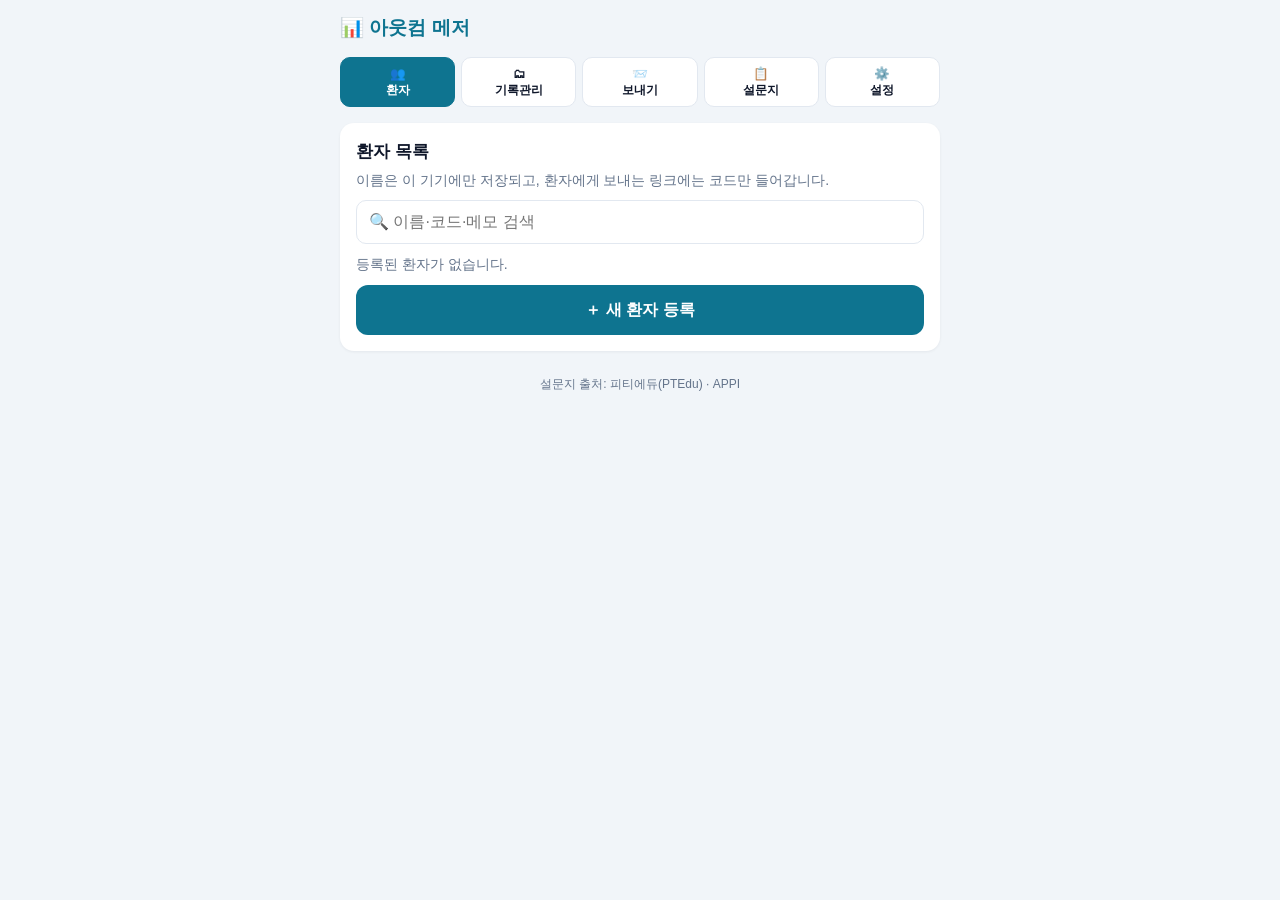
==== index.html @ 312fe198 "Add files via upload" ====
<!DOCTYPE html>
<html lang="ko">
<head>
<meta charset="UTF-8">
<meta name="viewport" content="width=device-width, initial-scale=1.0">
<title>아웃컴 메저</title>
<meta name="theme-color" content="#0e7490">
<link rel="manifest" href="manifest.json">
<link rel="icon" href="icon-192.png">
<link rel="apple-touch-icon" href="icon-180.png">
<meta name="apple-mobile-web-app-capable" content="yes">
<meta name="mobile-web-app-capable" content="yes">
<meta name="apple-mobile-web-app-title" content="아웃컴 메저">
<link rel="stylesheet" href="style.css">
</head>
<body>
<div class="wrap" id="app">
  <h1>📊 아웃컴 메저</h1>
  <nav class="tabs tabs5">
    <button class="tab" id="t-patients" onclick="go('patients')">👥<br>환자</button>
    <button class="tab" id="t-records" onclick="go('records')">🗂<br>기록관리</button>
    <button class="tab" id="t-send" onclick="go('send')">📨<br>보내기</button>
    <button class="tab" id="t-forms" onclick="go('forms')">📋<br>설문지</button>
    <button class="tab" id="t-settings" onclick="go('settings')">⚙️<br>설정</button>
  </nav>

  <!-- 환자 목록 -->
  <div id="v-patients" class="view">
    <div id="pendingCard"></div>
    <div class="card">
      <h2>환자 목록</h2>
      <p class="sub">이름은 이 기기에만 저장되고, 환자에게 보내는 링크에는 코드만 들어갑니다.</p>
      <input type="text" id="pSearch" placeholder="🔍 이름·코드·메모 검색" oninput="renderPatients()" style="margin-top:8px">
      <div id="patientList"></div>
      <button class="btn btn-main" onclick="addPatient()">＋ 새 환자 등록</button>
    </div>
  </div>

  <!-- 환자 한 명 -->
  <div id="v-patient" class="view">
    <div class="card">
      <button class="link-btn" onclick="go('patients')">← 환자 목록</button>
      <h2 id="pName" style="margin-top:6px"></h2>
      <div class="sub" id="pMeta"></div>
      <div class="grid2">
        <button class="btn btn-main" onclick="startOnsitePick(curP)">📝 지금 여기서 작성</button>
        <button class="btn btn-main" onclick="sendFor(curP)">📨 설문 보내기</button>
        <button class="btn btn-line" onclick="openRecords(curP)">🗂 기록 보기</button>
        <button class="btn btn-line" onclick="newEpisode()">🔄 새 치료 시작</button>
      </div>
      <button class="btn btn-line" onclick="editPatient()">✏️ 환자 정보 수정 · 삭제</button>
    </div>
    <div id="pPending"></div>
  </div>

  <!-- 기록관리 -->
  <div id="v-records" class="view">
    <div class="row" style="margin-bottom:10px">
      <button class="btn btn-main btn-sm" style="flex:1;padding:12px" onclick="openImport()">📥 결과 가져오기</button>
      <button class="btn btn-line btn-sm" style="flex:1;padding:12px" onclick="go('patients')">⏳ 미응답 <span id="pendCount">0</span></button>
    </div>
    <div class="card">
      <select id="recPatient" onchange="recP=this.value;recEp=null;renderRecords()"></select>
      <div class="chips" id="recEps"></div>
      <div class="chips" id="recModes"></div>
    </div>
    <div id="recBody"></div>
  </div>

  <!-- 보내기 -->
  <div id="v-send" class="view">
    <div class="card">
      <h2>1. 환자 선택</h2>
      <select id="sendPatient" onchange="renderSendSummary()"></select>
      <h2 style="margin-top:16px">2. 설문지 선택</h2>
      <p class="sub">관절별로 고르세요. 회색은 아직 문항이 들어가지 않은 설문지입니다.</p>
      <div class="chips" id="jointChips"></div>
      <div id="catalogList"></div>
    </div>
    <div class="card">
      <h2>3. 작성 방법</h2>
      <div id="sendSummary" class="sub"></div>
      <button class="btn btn-main" onclick="startOnsiteFromSend()">📝 지금 여기서 작성 (폰·태블릿 건네기)</button>
      <button class="btn btn-main" onclick="makeLink(true)">📤 카카오톡·문자로 링크 보내기</button>
      <button class="btn btn-line" onclick="makeLink(false)">📋 링크만 복사</button>
      <button class="btn btn-line" onclick="previewSurvey()">👀 환자 화면 미리보기 (저장 안 됨)</button>
    </div>
  </div>

  <!-- 설문지 -->
  <div id="v-forms" class="view">
    <div class="card">
      <h2>설문지 목록</h2>
      <p class="sub">설문지 편집기(직접 추가, AI 변환 붙여넣기)는 다음 단계에서 이 탭에 들어갑니다.</p>
      <div id="formsList"></div>
    </div>
  </div>

  <!-- 설정 -->
  <div id="v-settings" class="view">
    <div class="card">
      <h2>🔒 현장 작성 PIN</h2>
      <p class="sub">환자에게 기기를 건넸을 때, 설문 화면을 빠져나오거나 결과를 저장하려면 이 번호가 필요합니다.</p>
      <div id="pinState" class="sub" style="margin-top:6px"></div>
      <button class="btn btn-line" onclick="setPin()">PIN 설정 · 변경</button>
    </div>
    <div class="card">
      <h2>해석 기준</h2>
      <p class="sub">설문지별로 MCID·MDC와 점수 구간 해석을 입력하면, 전후 비교에서 의미 있는 변화인지 표시합니다. 비워 두면 변화량만 보여 줍니다.</p>
      <div id="interpList"></div>
    </div>
    <div class="card">
      <h2>📄 CSV 내보내기 (엑셀)</h2>
      <p class="sub">모든 결과를 엑셀에서 열 수 있는 표로 저장합니다. 케이스 리포트나 발표 자료에 쓸 수 있어요.</p>
      <label class="list-item" style="cursor:pointer"><input type="checkbox" id="csvNames"><div class="grow">환자 이름 포함 <div class="sub">끄면 환자 코드로만 내보냅니다 (권장)</div></div></label>
      <button class="btn btn-main" onclick="exportCSV()">⬇️ CSV 내보내기</button>
    </div>
    <div class="card">
      <h2>백업</h2>
      <p class="sub">기록은 이 기기의 브라우저에만 있습니다. 정기적으로 내보내 두세요.</p>
      <div class="row">
        <button class="btn btn-main" onclick="exportData()">⬇️ 내보내기</button>
        <label class="btn btn-line">⬆️ 불러오기<input type="file" accept=".json,application/json" style="display:none" onchange="importBackup(event)"></label>
      </div>
    </div>
    <div class="card">
      <h2>출처</h2>
      <div class="sub" id="creditFull"></div>
    </div>
  </div>
  <div class="credit" id="credit"></div>
</div>

<!-- 현장 작성 화면 (환자에게 건네는 화면) -->
<div id="onsite" class="onsite">
  <div class="wrap">
    <div class="onsite-top"><h1>📝 설문 작성</h1><button class="icon-btn" onclick="onsiteExit()" aria-label="치료사 메뉴">🔒</button></div>
    <div id="onsiteBody"></div>
  </div>
</div>

<script src="common.js"></script>
<script src="survey-engine.js"></script>
<script>
const KEY = 'om_therapist_v1';
let S = null, CAT = null, curP = null, recP = null, recEp = null, recMode = 'q', curJoint = null;
let selected = new Set();
const QMETA = {};
const esc = OM.esc;
const uid = p => p + Date.now().toString(36) + Math.random().toString(36).slice(2, 6);
const today = () => OM.nowStr().slice(0, 10);

// ---------- 저장소 ----------
function load(){
  try { S = JSON.parse(localStorage.getItem(KEY) || 'null'); } catch(e){}
  if (!S) S = {};
  S.patients = S.patients || {}; S.results = S.results || []; S.notes = S.notes || []; S.sent = S.sent || [];
  S.settings = S.settings || {}; S.settings.interp = S.settings.interp || {};
  // 이전 버전 기록 → 에피소드 1로
  Object.values(S.patients).forEach(p => { if (!p.ep) { p.ep = 1; p.eps = { 1: { start: (p.created || today()).slice(0,10), label: '' } }; } });
  S.results.forEach(r => { if (!r.ep) r.ep = 1; });
  S.v = 2; return S;
}
function save(){ try { localStorage.setItem(KEY, JSON.stringify(S)); } catch(e){ OM.alertBox('저장 공간이 부족해 저장하지 못했습니다. 백업 후 오래된 기록을 정리해 주세요.'); } }

async function ensureCatalog(){ if (!CAT) CAT = await OM.loadCatalog(); return CAT; }
async function ensureQ(ids){ await Promise.all([...new Set(ids)].filter(id => !QMETA[id]).map(id => OM.loadQ(id).then(q => QMETA[id] = q).catch(() => {}))); }
function readyIds(){ return CAT ? CAT.joints.flatMap(j => j.items).filter(it => it.id && it.status !== 'pending').map(it => it.id) : []; }

// ---------- 화면 이동 ----------
function go(v){
  document.querySelectorAll('#app > .view').forEach(e => e.classList.toggle('active', e.id === 'v-' + v));
  const tab = v === 'patient' ? 'patients' : v;
  ['patients','records','send','forms','settings'].forEach(t => document.getElementById('t-' + t).classList.toggle('on', t === tab));
  ({ patients: renderPatients, patient: renderPatient, records: renderRecords, send: renderSend, forms: renderForms, settings: renderSettings }[v] || (() => {}))();
  document.getElementById('pendCount').innerText = pendingList().length;
  window.scrollTo(0, 0);
}

// ---------- 환자 ----------
function newCode(){
  const A = 'ABCDEFGHJKLMNPQRSTUVWXYZ23456789'; let c;
  do { c = 'P-' + Array.from({ length: 4 }, () => A[Math.floor(Math.random() * A.length)]).join(''); } while (S.patients[c]);
  return c;
}
async function addPatient(presetCode){
  const ok = await OM.dialog(presetCode ? `처음 보는 환자 코드 ${presetCode}의 결과입니다.\n누구인지 이름을 입력해 주세요.` : '새 환자 등록', { cancel: true, okText: '등록', html:
    `<label class="field" for="npName">이름</label><input id="npName" type="text" autocomplete="off" placeholder="예: 홍길동">
     <label class="field" for="npMemo">메모 (선택)</label><input id="npMemo" type="text" autocomplete="off" placeholder="예: 우측 무릎 ACL 재건술 후">` });
  if (!ok) return null;
  const code = presetCode || newCode();
  S.patients[code] = { code, name: document.getElementById('npName').value.trim() || '이름 없음', memo: document.getElementById('npMemo').value.trim(), created: OM.nowStr(), ep: 1, eps: { 1: { start: today(), label: '' } } };
  save(); if (!presetCode) { curP = code; go('patient'); }
  return code;
}
async function editPatient(){
  const p = S.patients[curP];
  const ok = await OM.dialog('환자 정보 수정', { cancel: true, okText: '저장', html:
    `<label class="field" for="npName">이름</label><input id="npName" type="text" value="${esc(p.name)}">
     <label class="field" for="npMemo">메모</label><input id="npMemo" type="text" value="${esc(p.memo || '')}">
     <button class="btn btn-danger" style="margin-top:16px" onclick="deletePatient()">🗑 이 환자와 모든 기록 삭제</button>` });
  if (!ok) return;
  p.name = document.getElementById('npName').value.trim() || p.name; p.memo = document.getElementById('npMemo').value.trim(); save(); renderPatient();
}
async function deletePatient(){
  document.getElementById('omModal').classList.remove('show');
  const n = S.results.filter(r => r.p === curP).length;
  if (!await OM.confirmBox(`${S.patients[curP].name} (${curP})와 결과 ${n}건, 메모를 모두 삭제할까요?\n되돌릴 수 없습니다.`)) return;
  delete S.patients[curP];
  S.results = S.results.filter(r => r.p !== curP); S.notes = S.notes.filter(n => n.p !== curP); S.sent = S.sent.filter(s => s.p !== curP);
  save(); go('patients');
}
async function newEpisode(){
  const p = S.patients[curP];
  const ok = await OM.dialog(`새 치료를 시작할까요?\n지금까지 기록은 "${p.ep}번째 치료"로 보관되고, 다음 결과부터 새 치료 전 기준으로 비교합니다.`, { cancel: true, okText: '새 치료 시작', html:
    `<label class="field" for="epLabel">이번 치료 이름 (선택)</label><input id="epLabel" type="text" placeholder="예: 요통, 우측 어깨">` });
  if (!ok) return;
  p.ep = Math.max(...Object.keys(p.eps).map(Number)) + 1;
  p.eps[p.ep] = { start: today(), label: document.getElementById('epLabel').value.trim() };
  save(); renderPatient(); OM.alertBox(`${p.ep}번째 치료를 시작했습니다.`);
}
const epName = (p, n) => `${n}번째 치료${p.eps[n] && p.eps[n].label ? ' · ' + p.eps[n].label : ''}`;
function lastDate(code){ return S.results.filter(r => r.p === code).map(r => r.d).sort().pop() || ''; }
function renderPatients(){
  const kw = (document.getElementById('pSearch').value || '').trim().toLowerCase();
  const pend = pendingList();
  const ps = Object.values(S.patients).filter(p => !kw || (p.name + p.code + (p.memo || '')).toLowerCase().includes(kw))
    .sort((a,b) => (lastDate(b.code) || b.created).localeCompare(lastDate(a.code) || a.created));
  document.getElementById('patientList').innerHTML = ps.length ? ps.map(p => {
    const n = S.results.filter(r => r.p === p.code && r.ep === p.ep).length;
    const pd = pend.filter(s => s.p === p.code).length;
    return `<div class="list-item" onclick="curP='${p.code}';go('patient')"><div class="grow"><b>${esc(p.name)}</b> <span class="sub code">${p.code}</span>${pd ? ' <span class="tag answers">⏳ 미응답</span>' : ''}<div class="sub">${esc(p.memo || '')}${p.ep > 1 ? ` · ${p.ep}번째 치료` : ''}</div></div><div class="sub" style="text-align:right">결과 ${n}건<br>${lastDate(p.code).slice(0,10) || '-'}</div></div>`;
  }).join('') : `<p class="sub" style="margin-top:10px">${kw ? '검색 결과가 없습니다.' : '등록된 환자가 없습니다.'}</p>`;
  document.getElementById('pendingCard').innerHTML = pend.length ? `<div class="card"><h2>⏳ 응답 기다리는 중 ${pend.length}건</h2>${pendingHtml(pend)}</div>` : '';
}
function renderPatient(){
  const p = S.patients[curP]; if (!p) { go('patients'); return; }
  document.getElementById('pName').innerText = p.name;
  document.getElementById('pMeta').innerHTML = `코드 <span class="code">${p.code}</span>${p.memo ? ' · ' + esc(p.memo) : ''}<br>현재: ${esc(epName(p, p.ep))} (시작 ${p.eps[p.ep].start})`;
  const pend = pendingList().filter(s => s.p === curP);
  document.getElementById('pPending').innerHTML = pend.length ? `<div class="card"><h2>⏳ 응답 기다리는 중</h2>${pendingHtml(pend)}</div>` : '';
}

// ---------- 미응답 ----------
function pendingList(){
  return S.sent.filter(s => !s.closed && S.patients[s.p] && !s.q.every(q => S.results.some(r => r.p === s.p && r.q === q && r.d >= s.d)));
}
function daysSince(d){ return Math.floor((new Date(today()) - new Date(d.slice(0,10))) / 864e5); }
function pendingHtml(list){
  return list.map(s => {
    const p = S.patients[s.p]; const left = s.q.filter(q => !S.results.some(r => r.p === s.p && r.q === q && r.d >= s.d));
    const dd = daysSince(s.d);
    return `<div class="list-item" style="cursor:default"><div class="grow"><b>${esc(p.name)}</b> <span class="sub code">${p.code}</span>
      <div class="sub">${s.d.slice(5,16)} 보냄 · ${dd === 0 ? '오늘' : dd + '일째'} · 남은 설문 ${left.map(qName).map(esc).join(', ')}</div>
      <div class="row" style="margin-top:6px"><button class="btn btn-line btn-sm" onclick="resend('${s.id}')">📤 다시 보내기</button><button class="btn btn-line btn-sm" onclick="closeSent('${s.id}')">응답 안 받음 처리</button></div></div></div>`;
  }).join('');
}
function resend(id){ const s = S.sent.find(x => x.id === id); OM.shareText(linkMessage(surveyLink(s.p, s.q)), '물리치료 설문'); }
async function closeSent(id){ if (!await OM.confirmBox('이 설문은 응답을 받지 않은 것으로 처리할까요?\n(미응답 목록에서 사라집니다)')) return; S.sent.find(x => x.id === id).closed = true; save(); go(document.getElementById('v-patient').classList.contains('active') ? 'patient' : 'patients'); }

// ---------- 해석 ----------
function interpFor(key){
  const [qid, sub] = key.split('#'); const q = QMETA[qid] || {}; const user = S.settings.interp[key] || {};
  const def = (sub ? ((q.interpretation || {}).subs || {})[sub] : q.interpretation) || {};
  const num = v => (v === '' || v === undefined || v === null || isNaN(+v)) ? null : +v;
  return {
    mcid: num(user.mcid !== undefined ? user.mcid : def.mcid && def.mcid.value),
    mdc: num(user.mdc !== undefined ? user.mdc : def.mdc && def.mdc.value),
    bands: parseBands(user.bands !== undefined ? user.bands : (def.bands || []).map(b => `${b.min}-${b.max}: ${b.label}`).join('\n'))
  };
}
function parseBands(text){ return String(text || '').split('\n').map(l => l.match(/^\s*(-?[\d.]+)\s*[-~]\s*(-?[\d.]+)\s*[:：]\s*(.+)$/)).filter(Boolean).map(m => ({ min: +m[1], max: +m[2], label: m[3].trim() })); }
function bandOf(key, s){ if (s === null || s === undefined) return ''; const b = interpFor(key).bands.find(b => s >= b.min && s <= b.max); return b ? b.label : ''; }
function verdict(m, base, cur){
  const d = Math.round((cur - base) * 10) / 10;
  const imp = m.hb ? d : -d; const { mcid, mdc } = interpFor(m.key);
  const unit = m.unit === '%' ? '%p' : '점';
  const dTxt = `${d > 0 ? '+' : ''}${d}${unit}`;
  const dirTxt = imp > 0 ? '개선' : imp < 0 ? '악화' : '변화 없음';
  if (mcid === null && mdc === null) return { cls: 'none', txt: `${dirTxt} ${dTxt} · 해석 기준 미입력 (⚙️ 설정에서 MCID/MDC 입력)` };
  if (mcid !== null && imp >= mcid) return { cls: 'good', txt: `✅ 임상적으로 의미 있는 개선 (${dTxt}, MCID ${mcid} 이상)` };
  if (mcid !== null && imp <= -mcid) return { cls: 'bad', txt: `⚠️ 임상적으로 의미 있는 악화 (${dTxt}, MCID ${mcid} 이상)` };
  if (mdc !== null && imp >= mdc) return { cls: 'mid', txt: `🟡 측정오차를 넘는 개선 (${dTxt}, MDC ${mdc} 이상${mcid !== null ? ` · MCID ${mcid} 미만` : ''})` };
  if (mdc !== null && imp <= -mdc) return { cls: 'bad', txt: `⚠️ 측정오차를 넘는 악화 (${dTxt}, MDC ${mdc} 이상)` };
  return { cls: 'none', txt: `${dirTxt} ${dTxt} · ${mdc !== null ? `MDC ${mdc} 미만: 측정오차 범위` : `MCID ${mcid} 미만`}` };
}
const labelOf = (q, m, r) => bandOf(m.key, m.get(r)) || (m.main ? (OM.score(q, r.v || {}).category || '') : '');
const qHB = q => q.scoring ? q.scoring.higherIsBetter : (q.higherIsBetter ?? null);
function scoreLine(q, r){ return OM.measures(q).map(m => `${OM.measures(q).length > 1 ? esc(m.name) + ' ' : ''}${OM.fmtM(m, m.get(r))}${labelOf(q, m, r) ? ' · ' + esc(labelOf(q, m, r)) : ''}`).join(' / '); }

// ---------- 기록관리 ----------
function openRecords(code){ recP = code; recEp = null; go('records'); }
async function renderRecords(){
  const sel = document.getElementById('recPatient');
  const ps = Object.values(S.patients).sort((a,b) => a.name.localeCompare(b.name, 'ko'));
  if (!ps.length) { sel.innerHTML = '<option value="">등록된 환자가 없습니다</option>'; document.getElementById('recBody').innerHTML = ''; document.getElementById('recEps').innerHTML = ''; document.getElementById('recModes').innerHTML = ''; return; }
  if (!recP || !S.patients[recP]) recP = curP && S.patients[curP] ? curP : ps[0].code;
  sel.innerHTML = ps.map(p => `<option value="${p.code}">${esc(p.name)} (${p.code})</option>`).join(''); sel.value = recP;
  const p = S.patients[recP];
  if (!recEp || !p.eps[recEp]) recEp = p.ep;
  const epKeys = Object.keys(p.eps).map(Number).sort((a,b) => b - a);
  document.getElementById('recEps').innerHTML = epKeys.length > 1 ? epKeys.map(n => `<button class="chip${n === recEp ? ' on' : ''}" onclick="recEp=${n};renderRecords()">${esc(epName(p, n))}${n === p.ep ? ' (현재)' : ''}</button>`).join('') : '';
  document.getElementById('recModes').innerHTML = [['q','설문지별'],['date','회차(방문일)별']].map(([k,l]) => `<button class="chip${recMode === k ? ' on' : ''}" onclick="recMode='${k}';renderRecords()">${l}</button>`).join('');
  const rs = S.results.filter(r => r.p === recP && r.ep === recEp);
  const box = document.getElementById('recBody');
  if (!rs.length) { box.innerHTML = `<div class="card"><p class="sub">이 치료에는 아직 결과가 없습니다.</p><button class="btn btn-main" onclick="curP='${recP}';go('patient')">📝 설문 받으러 가기</button></div>`; return; }
  await ensureQ(rs.map(r => r.q));
  box.innerHTML = recMode === 'q' ? renderByQ(rs) : renderByDate(rs);
}
function renderByQ(rs){
  const qids = [...new Set(rs.map(r => r.q))];
  return qids.map(id => {
    const q = QMETA[id]; const list = rs.filter(r => r.q === id).sort((a,b) => a.d.localeCompare(b.d));
    if (!q) return `<div class="card"><h2>${esc(id)}</h2><p class="sub">설문지 정의를 찾을 수 없습니다.</p></div>`;
    const ms = OM.measures(q); const base = list[0], last = list[list.length - 1];
    let h = `<div class="card"><h2>${esc(q.name)} <span class="tag">${esc(q.short)}</span></h2>${OM.qSourceHtml(q)}`;
    if (!ms.length) h += `<div class="note">원문에 채점법이 없어 점수를 계산하지 않습니다. 아래 문항별 비교로 확인하세요.</div>`;
    ms.forEach(m => {
      const valid = list.filter(r => m.get(r) !== null);
      if (ms.length > 1) h += `<h3>${esc(m.name)}</h3>`;
      if (!valid.length) { h += `<p class="sub">계산할 수 있는 점수가 없습니다.</p>`; return; }
      const b0 = valid[0], b1 = valid[valid.length - 1];
      if (valid.length === 1) { h += `<p class="sub">첫 결과 <b>${OM.fmtM(m, m.get(b0))}</b> (${b0.d.slice(0,10)})${labelOf(q, m, b0) ? ' · ' + esc(labelOf(q, m, b0)) : ''}. 한 번 더 받으면 전후 비교가 나옵니다.</p>`; return; }
      const v = verdict(m, m.get(b0), m.get(b1));
      h += `<div class="pp"><div><div class="lbl">치료 전 · ${b0.d.slice(5,10)}</div><div class="val">${OM.fmtM(m, m.get(b0))}</div><div class="lbl">${esc(labelOf(q, m, b0))}</div></div><div class="arrow">→</div><div><div class="lbl">최근 · ${b1.d.slice(5,10)}</div><div class="val">${OM.fmtM(m, m.get(b1))}</div><div class="lbl">${esc(labelOf(q, m, b1))}</div></div></div>
        <div class="sub" style="text-align:center">${m.hb ? '높을수록 좋음' : '낮을수록 좋음'}</div><div class="verdict ${v.cls}">${v.txt}</div>`;
      h += chartHtml(q, m, valid);
    });
    if (q.scoring && q.scoring.method !== 'subscales' && q.scoring.subscales && q.scoring.subscales.some(sb => !sb.measure) && list.length >= 2) {
      const sa = OM.score(q, base.v || {}).subs, sb = OM.score(q, last.v || {}).subs;
      h += `<table class="hist"><tr><th>영역</th><th>전</th><th>최근</th><th>변화</th></tr>` + sa.map((x,i) => { const y = sb[i]; const d = (x.score !== null && y.score !== null) ? Math.round((y.score - x.score) * 10) / 10 : '-'; return `<tr><td>${esc(x.name)}</td><td>${x.score ?? '-'}${x.max ? '/' + x.max : ''}</td><td>${y.score ?? '-'}${y.max ? '/' + y.max : ''}</td><td>${d > 0 ? '+' : ''}${d}</td></tr>`; }).join('') + `</table>`;
    }
    h += `<table class="hist"><tr><th>날짜</th><th>점수</th><th></th><th></th></tr>` + list.map((r,i) => `<tr><td>${r.d.slice(0,16)}${i === 0 ? ' (전)' : ''}${r.src === 'onsite' ? ' 📝' : ''}</td><td style="font-size:.8rem">${ms.length ? ms.map(m => OM.fmtM(m, m.get(r))).join('<br>') : '-'}</td><td><button class="link-btn" onclick="showAnswers('${r.id}')">답변</button></td><td><button class="del" onclick="delResult('${r.id}')" aria-label="삭제">✕</button></td></tr>`).join('') + `</table>`;
    h += `<button class="btn btn-line" onclick="toggleCmp('${id}')">🔍 문항별 비교 ${list.length >= 2 ? '' : '· 메모'}</button><div id="cmp_${id}" class="cmp" style="display:none"></div>`;
    return h + `</div>`;
  }).join('');
}
function renderByDate(rs){
  const days = [...new Set(rs.map(r => r.d.slice(0,10)))].sort().reverse();
  return days.map(day => `<div class="card"><h2>📅 ${day}</h2>` + rs.filter(r => r.d.startsWith(day)).sort((a,b) => a.d.localeCompare(b.d)).map(r => {
    const q = QMETA[r.q]; if (!q) return '';
    return `<div class="list-item" style="cursor:default"><div class="grow"><b>${esc(q.name)}</b> <span class="tag">${esc(q.short)}</span><div class="sub">${r.d.slice(11,16)}${r.src === 'onsite' ? ' · 현장 작성' : ''}${q.scoring ? ' · ' + scoreLine(q, r) : ' · 답변만'}</div></div><button class="link-btn" onclick="showAnswers('${r.id}')">답변</button><button class="del" onclick="delResult('${r.id}')" aria-label="삭제">✕</button></div>`;
  }).join('') + `</div>`).join('');
}

// 문항별 비교
const cmpState = {};
function toggleCmp(qid){
  const el = document.getElementById('cmp_' + qid);
  if (el.style.display === 'none') { el.style.display = ''; renderCmp(qid); } else el.style.display = 'none';
}
function answerText(it, r){
  if (!r) return { t: '-', s: null };
  if (it.input) { const v = r.v[it.id]; return { t: v === null || v === undefined ? '해당 없음' : String(v) + (it.input.unit ? ' ' + it.input.unit : ''), s: it.scored === false ? null : (typeof v === 'number' ? v : null), i: v }; }
  if (it.options) { const i = r.a[it.id]; if (i === undefined) return { t: '해당 없음', s: null }; const o = it.options[i]; return { t: o.label, s: o.score ?? null, i }; }
  const v = r.v[it.id]; if (v === null || v === undefined) return { t: '해당 없음', s: null };
  const sc = OM.itemScore(it, v); return { t: String(v) + (it.reverse ? ` (역채점 ${sc})` : ''), s: sc, i: v };
}
function renderCmp(qid){
  const q = QMETA[qid]; const list = S.results.filter(r => r.p === recP && r.ep === recEp && r.q === qid).sort((a,b) => a.d.localeCompare(b.d));
  const st = cmpState[qid] = cmpState[qid] || {};
  if (!list.find(r => r.id === st.a)) st.a = list[0].id;
  if (!list.find(r => r.id === st.b)) st.b = list[list.length - 1].id;
  const A = list.find(r => r.id === st.a), B = list.find(r => r.id === st.b);
  const two = list.length >= 2 && A.id !== B.id;
  const opts = sel => list.map((r,i) => `<option value="${r.id}" ${r.id === sel ? 'selected' : ''}>${r.d.slice(2,16)}${i === 0 ? ' (전)' : ''}</option>`).join('');
  const hb = qHB(q);
  let changed = 0;
  const rows = OM.allItems(q).map(it => {
    const a = answerText(it, A), b = answerText(it, B);
    let cls = 'same', badge = '';
    if (two) {
      if (a.s !== null && b.s !== null && a.s !== b.s && hb !== null) { const d = Math.round((b.s - a.s) * 10) / 10; cls = (hb ? d > 0 : d < 0) ? 'good' : 'bad'; badge = `${d > 0 ? '+' : ''}${d}`; }
      else if (a.i !== b.i) { cls = 'diff'; badge = '변경'; }
    }
    if (cls !== 'same') changed++;
    if (st.onlyChanged && two && cls === 'same') return '';
    const note = S.notes.filter(n => n.p === recP && n.ep === recEp && n.q === qid && n.item === it.id).pop();
    return `<div class="item-row ${two ? cls : ''}"><div class="item-q">${esc(it.q)}</div>
      ${two ? `<div class="item-ans"><span class="sub">전</span> ${esc(a.t)}${a.s !== null && it.options ? ` <b>(${a.s})</b>` : ''}</div><div class="item-ans"><span class="sub">후</span> ${esc(b.t)}${b.s !== null && it.options ? ` <b>(${b.s})</b>` : ''} ${badge ? `<span class="chg ${cls}">${badge}</span>` : ''}</div>`
           : `<div class="item-ans">${esc(b.t)}${b.s !== null && it.options ? ` <b>(${b.s})</b>` : ''}</div>`}
      ${note && note.text ? `<div class="item-note">📝 ${esc(note.text)} <span class="sub">(${note.d.slice(5,10)})</span></div>` : ''}
      <button class="link-btn" onclick="editNote('${qid}','${it.id}')">${note && note.text ? '메모 수정' : '+ 메모'}</button></div>`;
  }).join('');
  document.getElementById('cmp_' + qid).innerHTML = (list.length >= 2 ? `
    <div class="row" style="margin-top:10px"><div style="flex:1"><label class="field">전</label><select onchange="cmpState['${qid}'].a=this.value;renderCmp('${qid}')">${opts(st.a)}</select></div>
    <div style="flex:1"><label class="field">후</label><select onchange="cmpState['${qid}'].b=this.value;renderCmp('${qid}')">${opts(st.b)}</select></div></div>
    <label class="list-item" style="cursor:pointer"><input type="checkbox" ${st.onlyChanged ? 'checked' : ''} onchange="cmpState['${qid}'].onlyChanged=this.checked;renderCmp('${qid}')"><div class="grow">바뀐 문항만 보기 <span class="sub">(${changed}개 바뀜)</span></div></label>` : `<p class="sub" style="margin-top:8px">결과가 1회뿐이라 이번 답변만 보여 줍니다.</p>`)
    + (rows || `<p class="sub" style="margin-top:8px">바뀐 문항이 없습니다.</p>`);
}
async function editNote(qid, itemId){
  const prev = S.notes.filter(n => n.p === recP && n.ep === recEp && n.q === qid && n.item === itemId).pop();
  const it = OM.allItems(QMETA[qid]).find(x => x.id === itemId);
  const ok = await OM.dialog(`메모: ${it.q}`, { cancel: true, okText: '저장', html: `<textarea id="noteText" style="margin-top:10px;min-height:90px" placeholder="예: 계단은 여전히 3점, 원심성 훈련 추가">${esc(prev ? prev.text : '')}</textarea>` });
  if (!ok) return;
  const text = document.getElementById('noteText').value.trim();
  S.notes = S.notes.filter(n => !(n.p === recP && n.ep === recEp && n.q === qid && n.item === itemId));
  if (text) S.notes.push({ id: uid('n'), p: recP, ep: recEp, q: qid, item: itemId, text, d: OM.nowStr() });
  save(); renderCmp(qid);
}

// 점수 추이 그래프 (단일 계열 선그래프, 눌러서 값 보기)
function chartHtml(q, m, list){
  const W = 320, H = 150, L = 34, R = 12, T = 14, B = 26;
  const val = r => m.get(r); const lo = m.min ?? Math.min(...list.map(val)), hi = m.max ?? Math.max(...list.map(val));
  const x = i => list.length === 1 ? (L + W - R) / 2 : L + i * (W - L - R) / (list.length - 1);
  const y = v => T + (1 - (v - lo) / ((hi - lo) || 1)) * (H - T - B);
  const ticks = [lo, (lo + hi) / 2, hi].map(v => Math.round(v * 10) / 10);
  const grid = ticks.map(v => `<line x1="${L}" x2="${W - R}" y1="${y(v)}" y2="${y(v)}" stroke="#e2e8f0" stroke-width="1"/><text x="${L - 6}" y="${y(v) + 4}" text-anchor="end" font-size="10" fill="#64748b">${v}</text>`).join('');
  const path = list.map((r,i) => `${i ? 'L' : 'M'}${x(i).toFixed(1)},${y(val(r)).toFixed(1)}`).join(' ');
  const showX = i => list.length <= 6 || i === 0 || i === list.length - 1;
  const xl = list.map((r,i) => showX(i) ? `<text x="${x(i)}" y="${H - 8}" text-anchor="middle" font-size="10" fill="#64748b">${r.d.slice(5,10).replace('-','/')}</text>` : '').join('');
  const pts = list.map((r,i) => `<circle cx="${x(i)}" cy="${y(val(r))}" r="4" fill="#2a78d6" stroke="#fff" stroke-width="2"/>`).join('');
  const lab = [0, list.length - 1].map(i => `<text x="${x(i)}" y="${y(val(list[i])) - 9}" text-anchor="middle" font-size="11" font-weight="700" fill="#0f172a">${val(list[i])}</text>`).join('');
  const hits = list.map((r,i) => `<rect x="${x(i) - 14}" y="${T}" width="28" height="${H - T - B}" fill="transparent" tabindex="0" data-tip="${r.d.slice(0,16)} · ${esc(OM.fmtM(m, val(r)))}" onclick="chartTip(this)" onfocus="chartTip(this)"/>`).join('');
  return `<div class="chart"><div class="sub" style="margin-top:12px">점수 추이 (${m.hb ? '위로 갈수록 좋음' : '아래로 갈수록 좋음'})</div>
    <svg viewBox="0 0 ${W} ${H}" role="img" aria-label="${esc(m.name)} 점수 추이">${grid}<path d="${path}" fill="none" stroke="#2a78d6" stroke-width="2" stroke-linejoin="round"/>${pts}${lab}${xl}${hits}</svg><div class="chart-tip sub"></div></div>`;
}
function chartTip(el){ const tip = el.closest('.chart').querySelector('.chart-tip'); tip.textContent = '👆 ' + el.dataset.tip; }

function showAnswers(rid){
  const r = S.results.find(x => x.id === rid); const q = QMETA[r.q];
  const html = OM.allItems(q).map(it => { const a = answerText(it, r); return `<div style="margin-top:8px;font-size:.88rem"><b>${esc(it.q)}</b><br>${esc(a.t)}${a.s !== null && it.options ? ` (${a.s}점)` : ''}</div>`; }).join('');
  OM.alertBox(`${q.name}\n${r.d}${q.scoring ? '\n' + scoreLine(q, r).replace(/<[^>]+>/g,'') : ''}`, html);
}
async function delResult(rid){
  if (!await OM.confirmBox('이 결과를 삭제할까요?')) return;
  S.results = S.results.filter(r => r.id !== rid); save(); renderRecords();
}

// ---------- 결과 저장 (가져오기 · 현장 작성 공통) ----------
async function storeResults(code, date, results, src){
  const p = S.patients[code]; let added = 0, dup = 0;
  await ensureQ(results.map(r => r.q));
  for (const r of results) {
    if (S.results.some(x => x.p === code && x.d === date && x.q === r.q)) { dup++; continue; }
    const q = QMETA[r.q]; const s = q ? OM.score(q, r.v || {}).score : r.s;
    S.results.push({ id: uid('r'), p: code, ep: p.ep, d: date, q: r.q, a: r.a || {}, v: r.v || {}, s, src, saved: OM.nowStr() });
    added++;
  }
  save(); return { added, dup };
}
async function openImport(prefill){
  const ok = await OM.dialog('설문 결과 가져오기', { cancel: true, okText: '가져오기', html:
    `<p class="sub">환자가 보낸 메시지를 길게 눌러 <b>전체 복사</b>한 뒤 붙여넣으세요. 여러 개를 한꺼번에 붙여넣어도 됩니다.</p>
     <button class="btn btn-line" onclick="pasteClipboard()">📋 클립보드에서 붙여넣기</button>
     <textarea id="importText" placeholder="[물리치료 설문 결과] ... 메시지 붙여넣기" style="margin-top:10px">${esc(prefill || '')}</textarea>` });
  if (!ok) return;
  await importCodes(OM.findCodes(document.getElementById('importText').value));
}
async function pasteClipboard(){
  try { document.getElementById('importText').value = await navigator.clipboard.readText(); }
  catch(e) { const t = document.getElementById('importText'); t.placeholder = '클립보드를 읽을 수 없어요. 여기를 길게 눌러 직접 붙여넣어 주세요.'; t.focus(); }
}
async function importCodes(codes){
  if (!codes.length) { await OM.alertBox('결과 코드를 찾지 못했습니다. 환자가 보낸 메시지 전체를 붙여넣어 주세요.'); return; }
  let added = 0, dup = 0, bad = 0, preview = 0, lastP = null;
  for (const c of codes) {
    let obj; try { obj = OM.decodeResult(c); } catch(e) { bad++; continue; }
    if (!obj || !obj.p || !Array.isArray(obj.r)) { bad++; continue; }
    if (obj.p === 'PREVIEW') { preview++; continue; }
    if (!S.patients[obj.p]) { const made = await addPatient(obj.p); if (!made) continue; }
    const res = await storeResults(obj.p, obj.d, obj.r, 'link'); added += res.added; dup += res.dup; lastP = obj.p;
  }
  await OM.alertBox(`결과 ${added}건을 저장했습니다.${dup ? `\n이미 있던 결과 ${dup}건은 건너뛰었습니다.` : ''}${preview ? `\n미리보기로 작성한 결과 ${preview}건은 저장하지 않았습니다.` : ''}${bad ? `\n읽을 수 없는 코드 ${bad}개가 있었습니다.` : ''}`);
  if (lastP) openRecords(lastP);
}
async function handleHash(){
  const m = location.hash.match(/r=(OMR1\.[A-Za-z0-9_-]+)/); if (!m) return false;
  history.replaceState(null, '', location.pathname);
  go('records');
  if (OM.isKakao()) {
    await OM.alertBox('카카오톡 안에서 열렸습니다.\n여기 저장하면 평소 쓰는 앱(홈 화면 앱·크롬·사파리)에서는 보이지 않아요.\n\n메시지를 복사해서 평소 쓰는 앱의 [📥 결과 가져오기]에 붙여넣어 주세요.',
      `<button class="btn btn-line" onclick="OM.copyText('${m[1]}','결과 코드를 복사했습니다.')">📋 결과 코드 복사</button>`);
    return true;
  }
  await importCodes([m[1]]); return true;
}

// ---------- 보내기 ----------
function sendFor(code){ go('send'); document.getElementById('sendPatient').value = code; renderSendSummary(); }
async function renderSend(){
  const sel = document.getElementById('sendPatient'); const cur = sel.value || curP;
  const ps = Object.values(S.patients).sort((a,b) => a.name.localeCompare(b.name, 'ko'));
  sel.innerHTML = ps.length ? ps.map(p => `<option value="${p.code}">${esc(p.name)} (${p.code})</option>`).join('') : '<option value="">먼저 [환자]에서 환자를 등록하세요</option>';
  if (cur && S.patients[cur]) sel.value = cur;
  try { await ensureCatalog(); } catch(e) { OM.alertBox('설문지 목록을 불러오지 못했습니다.'); return; }
  if (!curJoint) curJoint = CAT.joints[0].id;
  document.getElementById('jointChips').innerHTML = CAT.joints.map(j => {
    const n = j.items.filter(it => it.id && selected.has(it.id)).length;
    return `<button class="chip${j.id === curJoint ? ' on' : ''}" onclick="curJoint='${j.id}';renderSend()">${esc(j.name)}${n ? ` · ${n}` : ''}</button>`;
  }).join('');
  const j = CAT.joints.find(j => j.id === curJoint);
  document.getElementById('catalogList').innerHTML = j.items.map(catItemHtml(true)).join('');
  renderSendSummary();
}
const catItemHtml = selectable => it => {
  const ok = it.status !== 'pending';
  const tag = it.status === 'ready' ? '<span class="tag">사용 가능</span>' : it.status === 'answers' ? '<span class="tag answers">답변만</span>' : '<span class="tag pending">준비 중</span>';
  const box = selectable && ok ? `<input type="checkbox" ${selected.has(it.id) ? 'checked' : ''} onchange="toggleQ('${it.id}',this.checked)">` : selectable ? '<span style="width:22px"></span>' : '';
  return `<label class="list-item${ok ? '' : ' disabled'}">${box}<div class="grow"><b>${esc(it.name)}</b> ${tag}${it.note ? `<div class="sub">${esc(it.note)}</div>` : ''}</div></label>`;
};
function toggleQ(id, on){ on ? selected.add(id) : selected.delete(id); renderSend(); }
function qName(id){ if (QMETA[id]) return QMETA[id].short || QMETA[id].name; if (CAT) for (const j of CAT.joints) { const it = j.items.find(x => x.id === id); if (it) return it.name; } return id; }
function renderSendSummary(){
  if (!CAT) return;
  const code = document.getElementById('sendPatient').value;
  document.getElementById('sendSummary').innerHTML = selected.size
    ? `<b>${code ? esc(S.patients[code].name) : '환자 미선택'}</b> · 설문 ${selected.size}개<br>${[...selected].map(qName).map(esc).join(', ')}`
    : '설문지를 하나 이상 고르세요.';
}
function surveyLink(code, qids){ return OM.baseUrl() + 'survey.html#p=' + encodeURIComponent(code) + '&q=' + qids.join(','); }
const linkMessage = link => `[물리치료 설문]\n안녕하세요. 아래 링크를 눌러 설문을 작성해 주세요.\n다 작성한 뒤 [치료사에게 보내기]를 눌러 결과를 보내 주시면 됩니다.\n${link}`;
function checkSend(){
  const code = document.getElementById('sendPatient').value;
  if (!code) { OM.alertBox('먼저 [환자] 탭에서 환자를 등록해 주세요.'); return null; }
  if (!selected.size) { OM.alertBox('설문지를 하나 이상 골라 주세요.'); return null; }
  return code;
}
async function makeLink(share){
  const code = checkSend(); if (!code) return;
  const qids = [...selected]; const link = surveyLink(code, qids);
  const sent = share ? await OM.shareText(linkMessage(link), '물리치료 설문') : (await OM.copyText(link, '링크를 복사했습니다.'), true);
  if (sent !== false) { S.sent.push({ id: uid('s'), p: code, q: qids, d: OM.nowStr(), ep: S.patients[code].ep }); save(); }
}
function previewSurvey(){
  if (!selected.size) { OM.alertBox('설문지를 먼저 골라 주세요.'); return; }
  window.open(OM.baseUrl() + 'survey.html#p=PREVIEW&q=' + [...selected].join(','), '_blank');
}

// ---------- 현장 작성 ----------
async function sha(t){ const b = await crypto.subtle.digest('SHA-256', new TextEncoder().encode('om-pin:' + t)); return [...new Uint8Array(b)].map(x => x.toString(16).padStart(2,'0')).join(''); }
async function setPin(){
  const ok = await OM.dialog('현장 작성 PIN 설정', { cancel: true, okText: '저장', html:
    `<label class="field" for="pin1">새 PIN (숫자 4~6자리)</label><input id="pin1" type="password" inputmode="numeric" maxlength="6" autocomplete="off">
     <label class="field" for="pin2">한 번 더</label><input id="pin2" type="password" inputmode="numeric" maxlength="6" autocomplete="off">` });
  if (!ok) return false;
  const a = document.getElementById('pin1').value, b = document.getElementById('pin2').value;
  if (!/^\d{4,6}$/.test(a)) { await OM.alertBox('PIN은 숫자 4~6자리로 정해 주세요.'); return false; }
  if (a !== b) { await OM.alertBox('두 번 입력한 PIN이 다릅니다.'); return false; }
  S.settings.pinHash = await sha(a); save(); renderSettingsPin(); await OM.alertBox('PIN을 저장했습니다.'); return true;
}
async function askPin(msg){
  const ok = await OM.dialog(msg || '치료사 PIN을 입력하세요', { cancel: true, html: `<input id="pinIn" type="password" inputmode="numeric" maxlength="6" autocomplete="off" style="margin-top:10px;font-size:1.4rem;text-align:center;letter-spacing:8px">` });
  if (!ok) return false;
  if (await sha(document.getElementById('pinIn').value) === S.settings.pinHash) return true;
  await OM.alertBox('PIN이 맞지 않습니다.'); return false;
}
let onsite = null;
async function startOnsitePick(code){ go('send'); document.getElementById('sendPatient').value = code; renderSendSummary(); OM.alertBox('작성할 설문지를 고른 뒤 [📝 지금 여기서 작성]을 눌러 주세요.'); }
async function startOnsiteFromSend(){
  const code = checkSend(); if (!code) return;
  if (!S.settings.pinHash) { await OM.alertBox('환자에게 기기를 건네기 전에, 화면을 잠글 PIN을 먼저 정해 주세요.'); if (!(await setPin())) return; }
  await ensureQ([...selected]);
  const qs = [...selected].map(id => QMETA[id]).filter(Boolean);
  if (!qs.length) { OM.alertBox('설문지를 불러오지 못했습니다.'); return; }
  onsite = { code, qs, answers: {} };
  document.body.classList.add('onsite-on');
  history.pushState({ onsite: 1 }, '');
  document.getElementById('onsiteBody').innerHTML = `<div class="card"><h2>안녕하세요 👋</h2><p>설문 <b>${qs.length}</b>개입니다. 지금 상태를 떠올리며 편하게 답해 주세요.</p>
    <div class="sub" style="margin-top:8px">${qs.map((q,i) => `${i+1}. ${esc(q.name)} (${OM.allItems(q).length}문항)`).join('<br>')}</div>
    <button class="btn btn-main" onclick="onsiteBegin()">시작하기</button></div>`;
  window.scrollTo(0,0);
}
function onsiteBegin(){
  const root = document.createElement('div'); root.className = 'card';
  const body = document.getElementById('onsiteBody'); body.innerHTML = ''; body.appendChild(root);
  OM.runSurvey({ root, qs: onsite.qs, answers: onsite.answers, onFinish: (results, date) => { onsite.results = results; onsite.date = date; onsiteDone(); } });
}
function onsiteDone(){
  document.getElementById('onsiteBody').innerHTML = `<div class="card" style="text-align:center"><h2 style="font-size:1.3rem">작성 완료 🎉</h2><p style="margin-top:8px">수고하셨습니다.<br><b>기기를 치료사에게 돌려주세요.</b></p>
    <button class="btn btn-main" onclick="onsiteSave()">🔒 치료사 확인 (PIN)</button></div>`;
  window.scrollTo(0,0);
}
async function onsiteSave(){
  if (!(await askPin('결과를 저장하려면 치료사 PIN을 입력하세요'))) return;
  const { code, date, results } = onsite;
  const res = await storeResults(code, date, results, 'onsite');
  closeOnsite(); await OM.alertBox(`현장 작성 결과 ${res.added}건을 저장했습니다.`); openRecords(code);
}
async function onsiteExit(){
  if (!(await askPin('설문을 중단하려면 치료사 PIN을 입력하세요'))) return;
  if (onsite.results) { if (await OM.confirmBox('작성이 끝난 결과가 있습니다. 저장할까요?')) { const res = await storeResults(onsite.code, onsite.date, onsite.results, 'onsite'); closeOnsite(); await OM.alertBox(`결과 ${res.added}건을 저장했습니다.`); openRecords(onsite.code); return; } }
  else if (!(await OM.confirmBox('작성 중인 답변은 저장되지 않습니다. 중단할까요?'))) return;
  closeOnsite();
}
function closeOnsite(){ document.body.classList.remove('onsite-on'); document.getElementById('onsiteBody').innerHTML = ''; const c = onsite && onsite.code; onsite = null; if (c) curP = c; }
window.addEventListener('popstate', () => { if (onsite) history.pushState({ onsite: 1 }, ''); });
window.addEventListener('beforeunload', e => { if (onsite) { e.preventDefault(); e.returnValue = ''; } });

// ---------- 설문지 탭 ----------
async function renderForms(){
  try { await ensureCatalog(); } catch(e) { return; }
  document.getElementById('formsList').innerHTML = CAT.joints.map(j => `<h3>${esc(j.name)}</h3>` + j.items.map(catItemHtml(false)).join('')).join('');
}

// ---------- 설정 ----------
function renderSettingsPin(){ document.getElementById('pinState').innerText = S.settings.pinHash ? '✅ PIN이 설정되어 있습니다.' : '⚠️ 아직 PIN이 없습니다. 현장 작성 전에 설정해 주세요.'; }
async function renderSettings(){
  renderSettingsPin();
  try { await ensureCatalog(); } catch(e) { return; }
  const ids = CAT.joints.flatMap(j => j.items).filter(it => it.status === 'ready').map(it => it.id);
  await ensureQ(ids);
  document.getElementById('interpList').innerHTML = ids.filter(id => QMETA[id] && QMETA[id].scoring).flatMap(id => OM.measures(QMETA[id]).map(m => [id, m])).map(([id, m]) => {
    const q = QMETA[id], key = m.key, sub = key.split('#')[1], u = S.settings.interp[key] || {};
    const def = (sub ? ((q.interpretation || {}).subs || {})[sub] : q.interpretation) || {};
    const val = k => u[k] !== undefined ? u[k] : (def[k] ? def[k].value : '');
    const bandsTxt = u.bands !== undefined ? u.bands : (def.bands || []).map(b => `${b.min}-${b.max}: ${b.label}`).join('\n');
    const src = ['mcid','mdc'].filter(k => def[k] && def[k].note).map(k => `<div class="sub">📄 ${esc(def[k].note)}</div>`).join('') + (def.bandsNote ? `<div class="sub">📄 ${esc(def.bandsNote)}</div>` : '');
    return `<div style="border-top:1px solid var(--line);padding-top:12px;margin-top:12px"><b>${esc(q.name)}</b> <span class="tag">${esc(q.short)}</span>${sub ? ` · <b>${esc(sub)}</b>` : ''}
      <div class="sub">점수 범위 ${m.min ?? '?'}~${m.max ?? '?'}${m.unit === '%' ? '%' : '점'} · ${m.hb ? '높을수록 좋음' : '낮을수록 좋음'}</div>${src}
      <div class="row"><div style="flex:1"><label class="field">MCID</label><input type="number" step="any" inputmode="decimal" value="${val('mcid')}" onchange="setInterp('${key}','mcid',this.value)" placeholder="미입력"></div>
      <div style="flex:1"><label class="field">MDC</label><input type="number" step="any" inputmode="decimal" value="${val('mdc')}" onchange="setInterp('${key}','mdc',this.value)" placeholder="미입력"></div></div>
      <label class="field">점수 구간 해석 (한 줄에 하나, 예: 0-20: 경도)</label><textarea style="min-height:70px" onchange="setInterp('${key}','bands',this.value)" placeholder="미입력">${esc(bandsTxt)}</textarea></div>`;
  }).join('');
}
function setInterp(id, k, v){ S.settings.interp[id] = S.settings.interp[id] || {}; S.settings.interp[id][k] = v; save(); }

function download(name, text, type){
  const blob = new Blob([text], { type }); const url = URL.createObjectURL(blob), a = document.createElement('a');
  a.href = url; a.download = name; document.body.appendChild(a); a.click(); a.remove(); setTimeout(() => URL.revokeObjectURL(url), 30000);
}
async function exportCSV(){
  if (!S.results.length) { OM.alertBox('내보낼 결과가 없습니다.'); return; }
  const names = document.getElementById('csvNames').checked;
  await ensureQ(S.results.map(r => r.q));
  const cell = v => { const t = String(v ?? ''); return /[",\n]/.test(t) ? '"' + t.replace(/"/g, '""') + '"' : t; };
  const head = ['환자코드', ...(names ? ['이름'] : []), '치료회차', '작성일시', '작성방법', '설문지', '점수', '단위', '해석구간', '영역점수', '문항별 답변'];
  const rows = S.results.slice().sort((a,b) => (a.p + a.d).localeCompare(b.p + b.d)).map(r => {
    const q = QMETA[r.q], p = S.patients[r.p] || {};
    const subs = q && q.scoring && q.scoring.subscales ? OM.score(q, r.v || {}).subs.map(x => `${x.name} ${x.score ?? '-'}${x.max ? '/' + x.max : ''}`).join('; ') : '';
    const ans = q ? OM.allItems(q).map(it => { const a = answerText(it, r); return `${it.q}=${a.t}${a.s !== null && it.options ? `(${a.s})` : ''}`; }).join(' | ') : '';
    return [r.p, ...(names ? [p.name] : []), r.ep, r.d, { link: '링크', onsite: '현장' }[r.src] || '', q ? q.short : r.q, r.s ?? '', q && q.scoring ? q.scoring.unit : '', q && q.scoring ? (bandOf(r.q, r.s) || OM.score(q, r.v || {}).category || '') : '', subs, ans].map(cell).join(',');
  });
  download(`아웃컴메저_결과_${today()}.csv`, '﻿' + [head.join(','), ...rows].join('\n'), 'text/csv;charset=utf-8');
}
function exportData(){ download(`아웃컴메저_백업_${today()}.json`, JSON.stringify({ app: 'om-therapist', exported: OM.nowStr(), data: S }, null, 1), 'application/json'); }
function importBackup(e){
  const f = e.target.files && e.target.files[0]; e.target.value = ''; if (!f) return;
  const rd = new FileReader();
  rd.onload = async () => {
    let o; try { o = JSON.parse(rd.result); } catch(err) { OM.alertBox('백업 파일을 읽지 못했습니다.'); return; }
    const d = o && o.app === 'om-therapist' && o.data; if (!d) { OM.alertBox('아웃컴 메저 백업 파일이 아닙니다.'); return; }
    Object.entries(d.patients || {}).forEach(([k, v]) => { if (!S.patients[k]) S.patients[k] = v; });
    const merge = (key) => { const ids = new Set(S[key].map(x => x.id)); let n = 0; (d[key] || []).forEach(x => { if (!ids.has(x.id)) { S[key].push(x); n++; } }); return n; };
    const n = merge('results'); merge('notes'); merge('sent');
    Object.entries((d.settings || {}).interp || {}).forEach(([k, v]) => { if (!S.settings.interp[k]) S.settings.interp[k] = v; });
    load(); save(); await OM.alertBox(`결과 ${n}건을 불러왔습니다.`); go('patients');
  };
  rd.readAsText(f);
}

// ---------- 시작 ----------
(async () => {
  load(); save();
  OM.renderCredit(document.getElementById('credit'), false);
  OM.renderCredit(document.getElementById('creditFull'), true);
  ensureCatalog().catch(() => {});
  if (!(await handleHash())) go('patients');
})();
window.addEventListener('hashchange', handleHash);
if ('serviceWorker' in navigator) window.addEventListener('load', () => navigator.serviceWorker.register('sw.js').catch(() => {}));
</script>
</body>
</html>
---- style.css ----
:root{
  --bg:#f1f5f9; --card:#fff; --text:#0f172a; --sub:#64748b; --line:#e2e8f0;
  --main:#0e7490; --main-soft:#e0f2fe; --good:#047857; --good-soft:#d1fae5;
  --bad:#b91c1c; --bad-soft:#fee2e2; --warn:#a16207; --warn-soft:#fef3c7; --same-soft:#e2e8f0;
}
*{box-sizing:border-box;margin:0;padding:0}
body{font-family:-apple-system,BlinkMacSystemFont,"Pretendard","Apple SD Gothic Neo","Segoe UI",Roboto,sans-serif;background:var(--bg);color:var(--text);font-size:16px;line-height:1.5;padding:14px 12px 60px}
.wrap{max-width:600px;margin:0 auto}
h1{font-size:1.2rem;color:var(--main);margin-bottom:10px}
.card{background:var(--card);border-radius:14px;padding:16px;margin-bottom:12px;box-shadow:0 1px 3px rgba(15,23,42,.06)}
.card h2{font-size:1.05rem;margin-bottom:6px}
.card h3{font-size:.98rem;margin:14px 0 6px}
.sub{color:var(--sub);font-size:.88rem}
.btn{display:block;width:100%;border:none;border-radius:12px;padding:14px;font-size:1.02rem;font-weight:700;cursor:pointer;margin-top:10px;text-align:center;font-family:inherit}
.btn-main{background:var(--main);color:#fff}
.btn-line{background:#fff;color:var(--text);border:1px solid var(--line)}
.btn-danger{background:var(--bad-soft);color:var(--bad)}
.btn-sm{display:inline-block;width:auto;padding:8px 12px;font-size:.88rem;margin:0}
.btn:disabled{opacity:.4;cursor:default}
.row{display:flex;gap:8px}.row>.btn{flex:1}
input[type=text],input[type=number],textarea,select{width:100%;font-size:1rem;padding:12px;border:1px solid var(--line);border-radius:10px;background:#fff;color:var(--text);font-family:inherit}
textarea{min-height:110px}
label.field{display:block;font-weight:600;margin:12px 0 6px;font-size:.95rem}
.view{display:none}.view.active{display:block}

.tabs{display:grid;grid-template-columns:repeat(4,1fr);gap:6px;margin-bottom:12px;position:sticky;top:0;z-index:5;background:var(--bg);padding:4px 0}
.tab{background:#fff;border:1px solid var(--line);border-radius:10px;padding:10px 2px;font-size:.88rem;font-weight:700;cursor:pointer;color:var(--text);font-family:inherit}
.tab.on{background:var(--main);color:#fff;border-color:var(--main)}
.chips{display:flex;gap:6px;overflow-x:auto;padding-bottom:4px;margin:8px 0}
.chip{flex:0 0 auto;background:#fff;border:1px solid var(--line);border-radius:999px;padding:7px 12px;font-size:.88rem;font-weight:600;cursor:pointer;color:var(--text);font-family:inherit}
.chip.on{background:var(--main);color:#fff;border-color:var(--main)}
.tag{display:inline-block;font-size:.72rem;font-weight:700;padding:2px 7px;border-radius:999px;background:var(--main-soft);color:var(--main);vertical-align:middle}
.tag.pending{background:var(--same-soft);color:var(--sub)}
.tag.answers{background:var(--warn-soft);color:var(--warn)}

.list-item{display:flex;align-items:center;gap:10px;border:1px solid var(--line);border-radius:12px;padding:12px;margin-top:8px;background:#fff;cursor:pointer}
.list-item .grow{flex:1;min-width:0}
.list-item.disabled{opacity:.55;cursor:default}
.list-item input[type=checkbox]{width:22px;height:22px;flex:0 0 auto}
.code{font-family:ui-monospace,Menlo,monospace;font-weight:700;letter-spacing:.5px}

/* 설문 */
.q{font-weight:700;font-size:1.02rem;margin:18px 0 8px}
.q.missing{color:var(--bad)}
.sec-title{font-weight:800;color:var(--main);margin-top:20px;padding-top:12px;border-top:2px solid var(--line)}
.opts button{display:block;width:100%;text-align:left;padding:12px 14px;margin-top:7px;font-size:.98rem;border-radius:10px;border:1px solid var(--line);background:#fff;color:var(--text);cursor:pointer;font-family:inherit;line-height:1.4}
.opts button.on{background:var(--main);color:#fff;border-color:var(--main);font-weight:700}
.scale{display:grid;grid-template-columns:repeat(6,1fr);gap:7px}
.scale button{padding:12px 0;font-size:1.05rem;font-weight:700;border-radius:10px;border:1px solid var(--line);background:#fff;color:var(--text);cursor:pointer;font-family:inherit}
.scale button.on{background:var(--main);color:#fff;border-color:var(--main)}
.scale-labels{display:flex;justify-content:space-between;font-size:.8rem;color:var(--sub);margin-top:6px;gap:12px}
.scale-labels span:last-child{text-align:right}
.skip{font-size:.85rem;color:var(--sub);background:none;border:none;text-decoration:underline;margin-top:6px;cursor:pointer;font-family:inherit}
.progress{height:6px;background:var(--line);border-radius:3px;overflow:hidden;margin:6px 0 2px}
.progress>div{height:100%;background:var(--main);transition:width .2s}

/* 결과 */
.pp{display:grid;grid-template-columns:1fr auto 1fr;align-items:center;gap:8px;margin:10px 0 6px;text-align:center}
.pp .lbl{font-size:.78rem;color:var(--sub)}
.pp .val{font-size:1.45rem;font-weight:800}
.pp .arrow{font-size:1.3rem;color:var(--sub)}
.verdict{border-radius:10px;padding:10px 12px;font-weight:700;font-size:.93rem;margin-top:6px}
.verdict.good{background:var(--good-soft);color:var(--good)}
.verdict.bad{background:var(--bad-soft);color:var(--bad)}
.verdict.mid{background:var(--warn-soft);color:var(--warn)}
.verdict.none{background:var(--same-soft);color:var(--sub);font-weight:600}
table.hist{width:100%;border-collapse:collapse;font-size:.86rem;margin-top:8px}
table.hist th,table.hist td{border-bottom:1px solid var(--line);padding:7px 4px;text-align:center}
table.hist th{color:var(--sub);font-weight:600}
.link-btn{background:none;border:none;color:var(--main);font-size:.85rem;cursor:pointer;font-family:inherit;text-decoration:underline}
.del{background:none;border:none;color:var(--bad);font-size:.95rem;cursor:pointer;padding:2px 6px}
.note{background:var(--warn-soft);color:var(--warn);border-radius:10px;padding:10px 12px;font-size:.85rem;margin-top:8px}
.linkbox{word-break:break-all;background:var(--bg);border-radius:10px;padding:10px;font-size:.82rem;margin-top:8px}

.modal{position:fixed;inset:0;background:rgba(15,23,42,.5);display:none;align-items:center;justify-content:center;padding:20px;z-index:99}
.modal.show{display:flex}
.modal-box{background:#fff;border-radius:14px;padding:20px;max-width:380px;width:100%;white-space:pre-line;max-height:85vh;overflow:auto}
.modal-btns{display:flex;gap:8px;justify-content:flex-end;margin-top:16px}
.modal-btns button{padding:10px 18px;border-radius:10px;border:none;font-weight:700;font-size:1rem;cursor:pointer;font-family:inherit}
.mb-no{background:#e2e8f0;color:#0f172a}.mb-ok{background:#0e7490;color:#fff}
.copybox{width:100%;height:160px;margin-top:10px;font-size:.82rem}

.credit{text-align:center;font-size:.75rem;color:var(--sub);margin-top:24px;line-height:1.6}
.qsrc{font-size:.75rem;color:var(--sub);margin:2px 0 8px}

/* 2차: 탭 5개, 현장 작성, 문항별 비교, 그래프 */
.tabs5{grid-template-columns:repeat(5,1fr)}
.tabs5 .tab{font-size:.78rem;line-height:1.3;padding:8px 2px}
.grid2{display:grid;grid-template-columns:1fr 1fr;gap:8px}
.grid2 .btn{margin-top:8px;font-size:.95rem;padding:13px 8px}
.onsite{display:none;position:fixed;inset:0;background:var(--bg);overflow:auto;z-index:50;padding:14px 12px 60px}
body.onsite-on #app{display:none}
body.onsite-on .onsite{display:block}
.onsite-top{display:flex;justify-content:space-between;align-items:center}
.icon-btn{background:#fff;border:1px solid var(--line);border-radius:10px;padding:8px 12px;font-size:1.1rem;cursor:pointer}
.item-row{border:1px solid var(--line);border-left-width:4px;border-radius:10px;padding:10px 12px;margin-top:8px;background:#fff}
.item-row.good{border-left-color:var(--good)}
.item-row.bad{border-left-color:var(--bad)}
.item-row.diff{border-left-color:var(--warn)}
.item-q{font-weight:700;font-size:.92rem;margin-bottom:4px}
.item-ans{font-size:.88rem;margin-top:2px}
.item-note{font-size:.85rem;background:var(--main-soft);border-radius:8px;padding:6px 8px;margin-top:6px}
.chg{display:inline-block;font-weight:800;padding:1px 7px;border-radius:6px;font-size:.8rem;margin-left:4px}
.chg.good{background:var(--good-soft);color:var(--good)}
.chg.bad{background:var(--bad-soft);color:var(--bad)}
.chg.diff{background:var(--warn-soft);color:var(--warn)}
.chart svg{width:100%;height:auto;display:block;margin-top:4px}
.chart rect[tabindex]:focus{outline:none}
.chart-tip{min-height:1.4em;text-align:center;font-weight:600}

.inrow{display:flex;align-items:center;gap:8px}
.inrow input{flex:1}
.inrow span{font-weight:700;color:var(--sub)}
.q{white-space:pre-line}
.sec-desc{margin-top:6px}
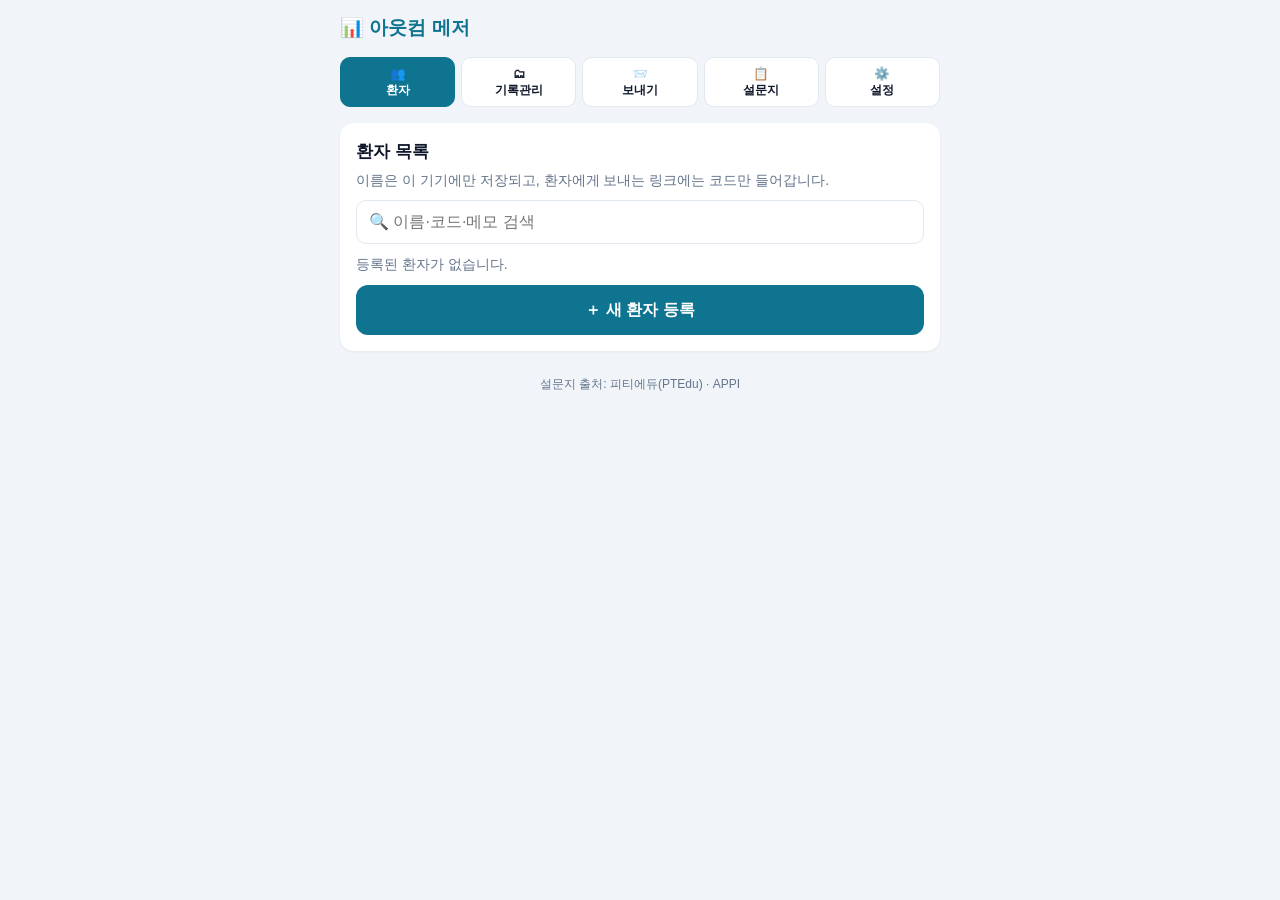
==== commit 2f304d76: "Add files via upload" ====
--- a/index.html
+++ b/index.html
@@ -16,6 +16,7 @@
 <body>
 <div class="wrap" id="app">
   <h1>📊 아웃컴 메저</h1>
+  <div id="syncBar" class="syncbar" style="display:none" onclick="go('settings')"></div>
   <nav class="tabs tabs5">
     <button class="tab" id="t-patients" onclick="go('patients')">👥<br>환자</button>
     <button class="tab" id="t-records" onclick="go('records')">🗂<br>기록관리</button>
@@ -90,14 +91,28 @@
   <!-- 설문지 -->
   <div id="v-forms" class="view">
     <div class="card">
-      <h2>설문지 목록</h2>
-      <p class="sub">설문지 편집기(직접 추가, AI 변환 붙여넣기)는 다음 단계에서 이 탭에 들어갑니다.</p>
+      <h2>➕ 설문지 추가</h2>
+      <p class="sub">새 설문지를 직접 만들거나, 원문을 AI에게 변환시켜 붙여넣을 수 있어요. 만든 설문지는 <b>📨 내 설문지</b>로 저장되어 바로 환자에게 보낼 수 있어요.</p>
+      <button class="btn btn-main" onclick="ED.openAI()">🤖 AI로 변환해서 가져오기</button>
+      <button class="btn btn-line" onclick="ED.newBlank()">✏️ 직접 만들기</button>
+    </div>
+    <div class="card">
+      <h2>📨 내 설문지</h2>
+      <div id="mineList"></div>
+    </div>
+    <div class="card">
+      <h2>📚 기본 설문지</h2>
+      <p class="sub">모든 사용자에게 보이는 설문지예요. <b>✏️</b>를 누르면 복사본을 만들어 고칠 수 있어요 (원본은 그대로).</p>
       <div id="formsList"></div>
     </div>
   </div>
+
+  <!-- 설문지 편집기 -->
+  <div id="v-editor" class="view"><div id="edRoot"></div></div>
 
   <!-- 설정 -->
   <div id="v-settings" class="view">
+    <div class="card" id="syncCard"></div>
     <div class="card">
       <h2>🔒 현장 작성 PIN</h2>
       <p class="sub">환자에게 기기를 건넸을 때, 설문 화면을 빠져나오거나 결과를 저장하려면 이 번호가 필요합니다.</p>
@@ -123,6 +138,7 @@
         <label class="btn btn-line">⬆️ 불러오기<input type="file" accept=".json,application/json" style="display:none" onchange="importBackup(event)"></label>
       </div>
     </div>
+    <div class="card" id="ghCard"></div>
     <div class="card">
       <h2>출처</h2>
       <div class="sub" id="creditFull"></div>
@@ -141,6 +157,8 @@
 
 <script src="common.js"></script>
 <script src="survey-engine.js"></script>
+<script src="sync.js"></script>
+<script src="editor.js"></script>
 <script>
 const KEY = 'om_therapist_v1';
 let S = null, CAT = null, curP = null, recP = null, recEp = null, recMode = 'q', curJoint = null;
@@ -155,24 +173,33 @@
   try { S = JSON.parse(localStorage.getItem(KEY) || 'null'); } catch(e){}
   if (!S) S = {};
   S.patients = S.patients || {}; S.results = S.results || []; S.notes = S.notes || []; S.sent = S.sent || [];
-  S.settings = S.settings || {}; S.settings.interp = S.settings.interp || {};
+  S.settings = S.settings || {}; S.settings.interp = S.settings.interp || {}; S.custom = S.custom || {};
   // 이전 버전 기록 → 에피소드 1로
   Object.values(S.patients).forEach(p => { if (!p.ep) { p.ep = 1; p.eps = { 1: { start: (p.created || today()).slice(0,10), label: '' } }; } });
   S.results.forEach(r => { if (!r.ep) r.ep = 1; });
   S.v = 2; return S;
 }
-function save(){ try { localStorage.setItem(KEY, JSON.stringify(S)); } catch(e){ OM.alertBox('저장 공간이 부족해 저장하지 못했습니다. 백업 후 오래된 기록을 정리해 주세요.'); } }
+function save(){ try { localStorage.setItem(KEY, JSON.stringify(S)); } catch(e){ OM.alertBox('저장 공간이 부족해 저장하지 못했습니다. 백업 후 오래된 기록을 정리해 주세요.'); } try { SYNC.touch(S); } catch(e){} }
 
 async function ensureCatalog(){ if (!CAT) CAT = await OM.loadCatalog(); return CAT; }
-async function ensureQ(ids){ await Promise.all([...new Set(ids)].filter(id => !QMETA[id]).map(id => OM.loadQ(id).then(q => QMETA[id] = q).catch(() => {}))); }
+async function ensureQ(ids){
+  [...new Set(ids)].filter(OM.isCustom).forEach(id => { const q = qDef(id); if (q) QMETA[id] = q; else delete QMETA[id]; });
+  await Promise.all([...new Set(ids)].filter(id => !OM.isCustom(id) && !QMETA[id]).map(id => OM.loadQ(id).then(q => QMETA[id] = q).catch(() => {})));
+}
+// 내 설문지(u_…): 버전별 정의. ver 를 비우면 최신
+function qDef(id, ver){ const c = S.custom[id]; if (!c) return null; return c.vers[ver || c.cur] || c.vers[c.cur] || null; }
+// 결과 하나를 채점할 설문지: 내 설문지는 '작성 당시 버전', 기본 설문은 그대로
+function qOf(r){ return OM.isCustom(r.q) ? (qDef(r.q, r.qv) || QMETA[r.q]) : QMETA[r.q]; }
+const customList = () => Object.values(S.custom).filter(c => !c.hidden && !c.pub);
 function readyIds(){ return CAT ? CAT.joints.flatMap(j => j.items).filter(it => it.id && it.status !== 'pending').map(it => it.id) : []; }
 
 // ---------- 화면 이동 ----------
 function go(v){
+  if (v !== 'editor' && document.getElementById('v-editor').classList.contains('active') && ED.dirty && !ED.leaving) { ED.confirmLeave(v); return; }
   document.querySelectorAll('#app > .view').forEach(e => e.classList.toggle('active', e.id === 'v-' + v));
-  const tab = v === 'patient' ? 'patients' : v;
+  const tab = v === 'patient' ? 'patients' : v === 'editor' ? 'forms' : v;
   ['patients','records','send','forms','settings'].forEach(t => document.getElementById('t-' + t).classList.toggle('on', t === tab));
-  ({ patients: renderPatients, patient: renderPatient, records: renderRecords, send: renderSend, forms: renderForms, settings: renderSettings }[v] || (() => {}))();
+  ({ patients: renderPatients, patient: renderPatient, records: renderRecords, send: renderSend, forms: renderForms, settings: renderSettings, editor: () => ED.render() }[v] || (() => {}))();
   document.getElementById('pendCount').innerText = pendingList().length;
   window.scrollTo(0, 0);
 }
@@ -255,7 +282,7 @@
       <div class="row" style="margin-top:6px"><button class="btn btn-line btn-sm" onclick="resend('${s.id}')">📤 다시 보내기</button><button class="btn btn-line btn-sm" onclick="closeSent('${s.id}')">응답 안 받음 처리</button></div></div></div>`;
   }).join('');
 }
-function resend(id){ const s = S.sent.find(x => x.id === id); OM.shareText(linkMessage(surveyLink(s.p, s.q)), '물리치료 설문'); }
+async function resend(id){ const s = S.sent.find(x => x.id === id); const L = await surveyLink(s.p, s.q, s.qv); if (L) OM.shareText(linkMessage(L), '물리치료 설문'); }
 async function closeSent(id){ if (!await OM.confirmBox('이 설문은 응답을 받지 않은 것으로 처리할까요?\n(미응답 목록에서 사라집니다)')) return; S.sent.find(x => x.id === id).closed = true; save(); go(document.getElementById('v-patient').classList.contains('active') ? 'patient' : 'patients'); }
 
 // ---------- 해석 ----------
@@ -312,8 +339,10 @@
   return qids.map(id => {
     const q = QMETA[id]; const list = rs.filter(r => r.q === id).sort((a,b) => a.d.localeCompare(b.d));
     if (!q) return `<div class="card"><h2>${esc(id)}</h2><p class="sub">설문지 정의를 찾을 수 없습니다.</p></div>`;
-    const ms = OM.measures(q); const base = list[0], last = list[list.length - 1];
-    let h = `<div class="card"><h2>${esc(q.name)} <span class="tag">${esc(q.short)}</span></h2>${OM.qSourceHtml(q)}`;
+    const ms = OM.measures(q, qOf); const base = list[0], last = list[list.length - 1];
+    const vers = [...new Set(list.map(r => r.qv).filter(Boolean))];
+    let h = `<div class="card"><h2>${esc(q.name)} <span class="tag">${esc(q.short)}</span>${OM.isCustom(id) ? ' <span class="tag mine">내 설문</span>' : ''}</h2>${OM.qSourceHtml(q)}`;
+    if (vers.length > 1) h += `<div class="note">설문지를 고친 버전이 섞여 있어요 (v${vers.join(', v')}). 각 결과는 작성 당시 버전으로 채점됩니다.</div>`;
     if (!ms.length) h += `<div class="note">원문에 채점법이 없어 점수를 계산하지 않습니다. 아래 문항별 비교로 확인하세요.</div>`;
     ms.forEach(m => {
       const valid = list.filter(r => m.get(r) !== null);
@@ -327,7 +356,7 @@
       h += chartHtml(q, m, valid);
     });
     if (q.scoring && q.scoring.method !== 'subscales' && q.scoring.subscales && q.scoring.subscales.some(sb => !sb.measure) && list.length >= 2) {
-      const sa = OM.score(q, base.v || {}).subs, sb = OM.score(q, last.v || {}).subs;
+      const sa = OM.score(qOf(base) || q, base.v || {}).subs, sb = OM.score(qOf(last) || q, last.v || {}).subs;
       h += `<table class="hist"><tr><th>영역</th><th>전</th><th>최근</th><th>변화</th></tr>` + sa.map((x,i) => { const y = sb[i]; const d = (x.score !== null && y.score !== null) ? Math.round((y.score - x.score) * 10) / 10 : '-'; return `<tr><td>${esc(x.name)}</td><td>${x.score ?? '-'}${x.max ? '/' + x.max : ''}</td><td>${y.score ?? '-'}${y.max ? '/' + y.max : ''}</td><td>${d > 0 ? '+' : ''}${d}</td></tr>`; }).join('') + `</table>`;
     }
     h += `<table class="hist"><tr><th>날짜</th><th>점수</th><th></th><th></th></tr>` + list.map((r,i) => `<tr><td>${r.d.slice(0,16)}${i === 0 ? ' (전)' : ''}${r.src === 'onsite' ? ' 📝' : ''}</td><td style="font-size:.8rem">${ms.length ? ms.map(m => OM.fmtM(m, m.get(r))).join('<br>') : '-'}</td><td><button class="link-btn" onclick="showAnswers('${r.id}')">답변</button></td><td><button class="del" onclick="delResult('${r.id}')" aria-label="삭제">✕</button></td></tr>`).join('') + `</table>`;
@@ -338,7 +367,7 @@
 function renderByDate(rs){
   const days = [...new Set(rs.map(r => r.d.slice(0,10)))].sort().reverse();
   return days.map(day => `<div class="card"><h2>📅 ${day}</h2>` + rs.filter(r => r.d.startsWith(day)).sort((a,b) => a.d.localeCompare(b.d)).map(r => {
-    const q = QMETA[r.q]; if (!q) return '';
+    const q = qOf(r); if (!q) return '';
     return `<div class="list-item" style="cursor:default"><div class="grow"><b>${esc(q.name)}</b> <span class="tag">${esc(q.short)}</span><div class="sub">${r.d.slice(11,16)}${r.src === 'onsite' ? ' · 현장 작성' : ''}${q.scoring ? ' · ' + scoreLine(q, r) : ' · 답변만'}</div></div><button class="link-btn" onclick="showAnswers('${r.id}')">답변</button><button class="del" onclick="delResult('${r.id}')" aria-label="삭제">✕</button></div>`;
   }).join('') + `</div>`).join('');
 }
@@ -419,7 +448,8 @@
 function chartTip(el){ const tip = el.closest('.chart').querySelector('.chart-tip'); tip.textContent = '👆 ' + el.dataset.tip; }
 
 function showAnswers(rid){
-  const r = S.results.find(x => x.id === rid); const q = QMETA[r.q];
+  const r = S.results.find(x => x.id === rid); const q = qOf(r);
+  if (!q) { OM.alertBox('설문지 정의를 찾을 수 없어요.'); return; }
   const html = OM.allItems(q).map(it => { const a = answerText(it, r); return `<div style="margin-top:8px;font-size:.88rem"><b>${esc(it.q)}</b><br>${esc(a.t)}${a.s !== null && it.options ? ` (${a.s}점)` : ''}</div>`; }).join('');
   OM.alertBox(`${q.name}\n${r.d}${q.scoring ? '\n' + scoreLine(q, r).replace(/<[^>]+>/g,'') : ''}`, html);
 }
@@ -434,8 +464,10 @@
   await ensureQ(results.map(r => r.q));
   for (const r of results) {
     if (S.results.some(x => x.p === code && x.d === date && x.q === r.q)) { dup++; continue; }
-    const q = QMETA[r.q]; const s = q ? OM.score(q, r.v || {}).score : r.s;
-    S.results.push({ id: uid('r'), p: code, ep: p.ep, d: date, q: r.q, a: r.a || {}, v: r.v || {}, s, src, saved: OM.nowStr() });
+    const q = OM.isCustom(r.q) ? qDef(r.q, r.qv) : QMETA[r.q]; const s = q ? OM.score(q, r.v || {}).score : r.s;
+    const rec = { id: `r_${code}_${date}_${r.q}`, p: code, ep: p.ep, d: date, q: r.q, a: r.a || {}, v: r.v || {}, s, src, saved: OM.nowStr() };
+    if (r.qv) rec.qv = r.qv;
+    S.results.push(rec);
     added++;
   }
   save(); return { added, dup };
@@ -466,6 +498,8 @@
   if (lastP) openRecords(lastP);
 }
 async function handleHash(){
+  const jm = location.hash.match(/join=([A-Za-z0-9_-]+)/);
+  if (jm) { history.replaceState(null, '', location.pathname); go('settings'); await joinFromInvite(jm[1]); return true; }
   const m = location.hash.match(/r=(OMR1\.[A-Za-z0-9_-]+)/); if (!m) return false;
   history.replaceState(null, '', location.pathname);
   go('records');
@@ -486,22 +520,33 @@
   if (cur && S.patients[cur]) sel.value = cur;
   try { await ensureCatalog(); } catch(e) { OM.alertBox('설문지 목록을 불러오지 못했습니다.'); return; }
   if (!curJoint) curJoint = CAT.joints[0].id;
-  document.getElementById('jointChips').innerHTML = CAT.joints.map(j => {
+  const joints = jointsWithMine();
+  if (!joints.find(j => j.id === curJoint)) curJoint = joints[0].id;
+  document.getElementById('jointChips').innerHTML = joints.map(j => {
     const n = j.items.filter(it => it.id && selected.has(it.id)).length;
     return `<button class="chip${j.id === curJoint ? ' on' : ''}" onclick="curJoint='${j.id}';renderSend()">${esc(j.name)}${n ? ` · ${n}` : ''}</button>`;
   }).join('');
-  const j = CAT.joints.find(j => j.id === curJoint);
+  const j = joints.find(j => j.id === curJoint);
   document.getElementById('catalogList').innerHTML = j.items.map(catItemHtml(true)).join('');
   renderSendSummary();
 }
+// 관절 목록 + 각 관절에 '내 설문지' 끼워 넣기 (관절을 '기타'로 고른 내 설문지는 맨 뒤 '기타'에)
+function jointsWithMine(){
+  const mine = customList();
+  const js = CAT.joints.map(j => Object.assign({}, j, { items: j.items.concat(mine.filter(c => c.joint === j.id).map(customCatItem)) }));
+  const etc = mine.filter(c => !CAT.joints.some(j => j.id === c.joint));
+  if (etc.length) js.push({ id: 'etc', name: '기타', items: etc.map(customCatItem) });
+  return js;
+}
+function customCatItem(c){ const q = c.vers[c.cur]; return { id: c.id, name: `${q.name}${q.short ? ' (' + q.short + ')' : ''}`, status: q.scoring ? 'ready' : 'answers', mine: true, note: `v${c.cur} · ${c.d.slice(0,10)} 저장` }; }
 const catItemHtml = selectable => it => {
   const ok = it.status !== 'pending';
-  const tag = it.status === 'ready' ? '<span class="tag">사용 가능</span>' : it.status === 'answers' ? '<span class="tag answers">답변만</span>' : '<span class="tag pending">준비 중</span>';
+  const tag = (it.mine ? '<span class="tag mine">📨 내 설문</span> ' : '') + (it.status === 'ready' ? '<span class="tag">사용 가능</span>' : it.status === 'answers' ? '<span class="tag answers">답변만</span>' : '<span class="tag pending">준비 중</span>');
   const box = selectable && ok ? `<input type="checkbox" ${selected.has(it.id) ? 'checked' : ''} onchange="toggleQ('${it.id}',this.checked)">` : selectable ? '<span style="width:22px"></span>' : '';
   return `<label class="list-item${ok ? '' : ' disabled'}">${box}<div class="grow"><b>${esc(it.name)}</b> ${tag}${it.note ? `<div class="sub">${esc(it.note)}</div>` : ''}</div></label>`;
 };
 function toggleQ(id, on){ on ? selected.add(id) : selected.delete(id); renderSend(); }
-function qName(id){ if (QMETA[id]) return QMETA[id].short || QMETA[id].name; if (CAT) for (const j of CAT.joints) { const it = j.items.find(x => x.id === id); if (it) return it.name; } return id; }
+function qName(id){ if (QMETA[id]) return QMETA[id].short || QMETA[id].name; const cq = OM.isCustom(id) && qDef(id); if (cq) return cq.short || cq.name; if (CAT) for (const j of CAT.joints) { const it = j.items.find(x => x.id === id); if (it) return it.name; } return id; }
 function renderSendSummary(){
   if (!CAT) return;
   const code = document.getElementById('sendPatient').value;
@@ -509,7 +554,24 @@
     ? `<b>${code ? esc(S.patients[code].name) : '환자 미선택'}</b> · 설문 ${selected.size}개<br>${[...selected].map(qName).map(esc).join(', ')}`
     : '설문지를 하나 이상 고르세요.';
 }
-function surveyLink(code, qids){ return OM.baseUrl() + 'survey.html#p=' + encodeURIComponent(code) + '&q=' + qids.join(','); }
+// 환자 링크. 내 설문지가 있으면: 시트가 준비돼 있으면 시트에서 받아 가고(짧은 링크), 아니면 내용을 압축해서 링크에 담음
+async function surveyLink(code, qids, qv, preview){
+  qv = qv || {};
+  const toks = qids.map(id => OM.isCustom(id) ? id + '.' + (qv[id] || (S.custom[id] || {}).cur || 1) : id);
+  const mine = qids.filter(OM.isCustom);
+  let extra = preview ? '' : SYNC.linkParams();
+  if (mine.length) {
+    if (!preview && SYNC.connected() && SYNC.pendingCustom()) { try { await SYNC.run(true); } catch(e){} }
+    const viaSheet = !preview && mine.every(id => SYNC.customReady(id));
+    if (!viaSheet) {
+      const defs = mine.map(id => qDef(id, qv[id])).filter(Boolean);
+      if (defs.length < mine.length) { await OM.alertBox('보낼 설문지 중 지워진 내 설문지가 있어요.'); return null; }
+      extra += '&d=' + await OM.packDefs(defs);
+    }
+  }
+  return OM.baseUrl() + 'survey.html#p=' + encodeURIComponent(code) + '&q=' + toks.join(',') + extra;
+}
+const LONG_LINK = 3500;
 const linkMessage = link => `[물리치료 설문]\n안녕하세요. 아래 링크를 눌러 설문을 작성해 주세요.\n다 작성한 뒤 [치료사에게 보내기]를 눌러 결과를 보내 주시면 됩니다.\n${link}`;
 function checkSend(){
   const code = document.getElementById('sendPatient').value;
@@ -519,13 +581,16 @@
 }
 async function makeLink(share){
   const code = checkSend(); if (!code) return;
-  const qids = [...selected]; const link = surveyLink(code, qids);
+  const qids = [...selected]; const qv = {}; qids.filter(OM.isCustom).forEach(id => qv[id] = S.custom[id].cur);
+  const link = await surveyLink(code, qids, qv); if (!link) return;
+  if (link.length > LONG_LINK && !(await OM.confirmBox(`내 설문지 내용이 링크에 들어가서 링크가 길어요 (${link.length}자).\n카카오톡·문자에서 잘리면 환자가 열 수 없어요.\n\n구글 시트를 연결하면 링크가 짧아져요. 또는 [📝 지금 여기서 작성]을 써 주세요.\n\n그래도 보낼까요?`))) return;
   const sent = share ? await OM.shareText(linkMessage(link), '물리치료 설문') : (await OM.copyText(link, '링크를 복사했습니다.'), true);
-  if (sent !== false) { S.sent.push({ id: uid('s'), p: code, q: qids, d: OM.nowStr(), ep: S.patients[code].ep }); save(); }
+  if (sent !== false) { const rec = { id: uid('s'), p: code, q: qids, d: OM.nowStr(), ep: S.patients[code].ep }; if (Object.keys(qv).length) rec.qv = qv; S.sent.push(rec); save(); }
 }
 function previewSurvey(){
   if (!selected.size) { OM.alertBox('설문지를 먼저 골라 주세요.'); return; }
-  window.open(OM.baseUrl() + 'survey.html#p=PREVIEW&q=' + [...selected].join(','), '_blank');
+  const w = window.open('', '_blank');
+  surveyLink('PREVIEW', [...selected], null, true).then(L => { if (!L) { if (w) w.close(); return; } if (w) w.location.href = L; else location.href = L; });
 }
 
 // ---------- 현장 작성 ----------
@@ -590,16 +655,26 @@
 
 // ---------- 설문지 탭 ----------
 async function renderForms(){
+  const mine = Object.values(S.custom).filter(c => !c.hidden).sort((a,b) => b.d.localeCompare(a.d));
+  document.getElementById('mineList').innerHTML = mine.length ? mine.map(c => {
+    const q = c.vers[c.cur]; const n = S.results.filter(r => r.q === c.id).length;
+    return `<div class="list-item" style="cursor:default"><div class="grow"><b>${esc(q.name)}</b> ${q.short ? `<span class="tag">${esc(q.short)}</span>` : ''} ${q.scoring ? '' : '<span class="tag answers">답변만</span>'}${c.pub ? ` <span class="tag">📚 게시됨: ${esc(c.pub)}</span>` : ''}
+      <div class="sub">${esc(jointName(c.joint))} · ${OM.allItems(q).length}문항 · v${c.cur} · ${c.d.slice(0,10)}${n ? ` · 결과 ${n}건` : ''}</div>
+      <div class="row" style="margin-top:6px"><button class="btn btn-line btn-sm" onclick="ED.editCustom('${c.id}')">✏️ 고치기</button><button class="btn btn-line btn-sm" onclick="ED.testCustom('${c.id}')">🧪 점수 테스트</button><button class="btn btn-danger btn-sm" onclick="ED.removeCustom('${c.id}')">삭제</button></div></div></div>`;
+  }).join('') : '<p class="sub">아직 만든 설문지가 없어요.</p>';
   try { await ensureCatalog(); } catch(e) { return; }
-  document.getElementById('formsList').innerHTML = CAT.joints.map(j => `<h3>${esc(j.name)}</h3>` + j.items.map(catItemHtml(false)).join('')).join('');
-}
+  document.getElementById('formsList').innerHTML = CAT.joints.map(j => `<h3>${esc(j.name)}</h3>` + j.items.map((it, i) =>
+    `<div class="list-item${it.status === 'pending' ? ' disabled' : ''}" style="cursor:default;opacity:1"><div class="grow"><b>${esc(it.name)}</b> ${it.status === 'ready' ? '<span class="tag">사용 가능</span>' : it.status === 'answers' ? '<span class="tag answers">답변만</span>' : '<span class="tag pending">준비 중</span>'}${it.note ? `<div class="sub">${esc(it.note)}</div>` : ''}</div>
+      <button class="btn btn-line btn-sm" onclick="ED.copyPublished('${j.id}',${i})" aria-label="복사해서 고치기">✏️</button></div>`).join('')).join('');
+}
+function jointName(id){ const j = CAT && CAT.joints.find(x => x.id === id); return j ? j.name : '기타'; }
 
 // ---------- 설정 ----------
 function renderSettingsPin(){ document.getElementById('pinState').innerText = S.settings.pinHash ? '✅ PIN이 설정되어 있습니다.' : '⚠️ 아직 PIN이 없습니다. 현장 작성 전에 설정해 주세요.'; }
 async function renderSettings(){
-  renderSettingsPin();
+  renderSettingsPin(); renderSync(); ED.renderGhCard();
   try { await ensureCatalog(); } catch(e) { return; }
-  const ids = CAT.joints.flatMap(j => j.items).filter(it => it.status === 'ready').map(it => it.id);
+  const ids = CAT.joints.flatMap(j => j.items).filter(it => it.status === 'ready').map(it => it.id).concat(Object.values(S.custom).filter(c => !c.hidden && c.vers[c.cur].scoring).map(c => c.id));
   await ensureQ(ids);
   document.getElementById('interpList').innerHTML = ids.filter(id => QMETA[id] && QMETA[id].scoring).flatMap(id => OM.measures(QMETA[id]).map(m => [id, m])).map(([id, m]) => {
     const q = QMETA[id], key = m.key, sub = key.split('#')[1], u = S.settings.interp[key] || {};
@@ -627,7 +702,7 @@
   const cell = v => { const t = String(v ?? ''); return /[",\n]/.test(t) ? '"' + t.replace(/"/g, '""') + '"' : t; };
   const head = ['환자코드', ...(names ? ['이름'] : []), '치료회차', '작성일시', '작성방법', '설문지', '점수', '단위', '해석구간', '영역점수', '문항별 답변'];
   const rows = S.results.slice().sort((a,b) => (a.p + a.d).localeCompare(b.p + b.d)).map(r => {
-    const q = QMETA[r.q], p = S.patients[r.p] || {};
+    const q = qOf(r), p = S.patients[r.p] || {};
     const subs = q && q.scoring && q.scoring.subscales ? OM.score(q, r.v || {}).subs.map(x => `${x.name} ${x.score ?? '-'}${x.max ? '/' + x.max : ''}`).join('; ') : '';
     const ans = q ? OM.allItems(q).map(it => { const a = answerText(it, r); return `${it.q}=${a.t}${a.s !== null && it.options ? `(${a.s})` : ''}`; }).join(' | ') : '';
     return [r.p, ...(names ? [p.name] : []), r.ep, r.d, { link: '링크', onsite: '현장' }[r.src] || '', q ? q.short : r.q, r.s ?? '', q && q.scoring ? q.scoring.unit : '', q && q.scoring ? (bandOf(r.q, r.s) || OM.score(q, r.v || {}).category || '') : '', subs, ans].map(cell).join(',');
@@ -645,14 +720,145 @@
     const merge = (key) => { const ids = new Set(S[key].map(x => x.id)); let n = 0; (d[key] || []).forEach(x => { if (!ids.has(x.id)) { S[key].push(x); n++; } }); return n; };
     const n = merge('results'); merge('notes'); merge('sent');
     Object.entries((d.settings || {}).interp || {}).forEach(([k, v]) => { if (!S.settings.interp[k]) S.settings.interp[k] = v; });
+    Object.entries(d.custom || {}).forEach(([k, c]) => { const mine = S.custom[k]; if (!mine) S.custom[k] = c; else Object.entries(c.vers || {}).forEach(([v, q]) => { if (!mine.vers[v]) mine.vers[v] = q; }); });
     load(); save(); await OM.alertBox(`결과 ${n}건을 불러왔습니다.`); go('patients');
   };
   rd.readAsText(f);
 }
 
+
+// ---------- 구글 시트 팀 모드 ----------
+let toastT = null;
+function toast(msg){
+  let t = document.getElementById('toast'); if (!t) { t = document.createElement('div'); t.id = 'toast'; t.className = 'toast'; document.body.appendChild(t); }
+  t.innerText = msg; t.classList.add('show'); clearTimeout(toastT); toastT = setTimeout(() => t.classList.remove('show'), 4000);
+}
+function refreshView(){
+  renderSyncBar();
+  const v = (document.querySelector('#app > .view.active') || {}).id; if (!v || onsite) return;
+  const f = { 'v-patients': renderPatients, 'v-patient': renderPatient, 'v-records': renderRecords }[v];
+  if (f && !document.getElementById('omModal').classList.contains('show')) { try { f(); } catch(e){} }
+  document.getElementById('pendCount').innerText = pendingList().length;
+}
+const hhmm = t => { const d = new Date(t), z = n => String(n).padStart(2, '0'); return `${z(d.getHours())}:${z(d.getMinutes())}`; };
+function renderSyncBar(){
+  const b = document.getElementById('syncBar'); if (!b) return;
+  const c = SYNC.info();
+  if (!SYNC.connected() || !c) { b.style.display = 'none'; renderSync(); return; }
+  b.style.display = ''; b.className = 'syncbar' + (c.err ? ' bad' : '');
+  b.innerHTML = c.err ? `⚠️ ${esc(c.err)}` : `☁️ 현재 연결: <b>${esc(c.team || '')} 시트</b> · ${esc(c.me ? c.me.name : '')} ${SYNC.statusText() ? '· ' + SYNC.statusText() : c.last ? '· ' + hhmm(c.last) + ' 동기화' : ''}`;
+  renderSync();
+}
+async function onInbox(items){
+  const done = [];
+  for (const it of items) {
+    try {
+      const obj = OM.decodeResult(it.code);
+      if (obj && obj.p && obj.p !== 'PREVIEW' && Array.isArray(obj.r)) {
+        if (!S.patients[obj.p]) S.patients[obj.p] = { code: obj.p, name: '새 환자 ' + obj.p, memo: '이름을 입력해 주세요', created: OM.nowStr(), ep: 1, eps: { 1: { start: today(), label: '' } } };
+        await storeResults(obj.p, obj.d, obj.r, 'auto');
+      }
+    } catch(e) {}
+    done.push(it.id);
+  }
+  return done;
+}
+function renderSync(){
+  const el = document.getElementById('syncCard'); if (!el) return;
+  const c = SYNC.info();
+  if (!SYNC.connected() || !c) {
+    el.innerHTML = `<h2>☁️ 구글 시트 연결 (팀 모드)</h2>
+      <p class="sub">연결하면 환자가 설문을 마치는 순간 결과가 자동으로 들어오고, 여러 기기·여러 선생님이 같은 시트로 기록을 맞출 수 있어요. 혼자 쓰신다면 연결하지 않아도 지금처럼 모두 쓸 수 있습니다.</p>
+      <button class="btn btn-main" onclick="openConnect()">🔗 시트 연결하기</button>`;
+    return;
+  }
+  const admin = c.me && c.me.role === 'admin';
+  el.innerHTML = `<h2>☁️ 현재 연결: ${esc(c.team || '')} 시트</h2>
+    <p class="sub">${esc(c.me ? c.me.name : '')} ${admin ? '(관리자)' : '(팀원)'} · ${c.err ? '<b style="color:var(--bad)">' + esc(c.err) + '</b>' : c.last ? '마지막 동기화 ' + hhmm(c.last) : '아직 동기화 전'}</p>
+    <p class="sub" style="margin-top:6px">여기서 보내는 설문 링크에는 시트 주소가 함께 들어가서, 환자가 마치면 결과가 자동으로 도착합니다. 내 환자 기록은 내 키로만 열려요.</p>
+    <label class="list-item" style="cursor:pointer"><input type="checkbox" ${c.syncNames ? 'checked' : ''} onchange="toggleNames(this.checked)"><div class="grow">환자 이름·메모도 시트에 저장<div class="sub">끄면 시트에는 환자 코드와 점수만 올라가고, 이름은 이 기기에만 있어요 (다른 기기에서는 코드로 보임)</div></div></label>
+    <div class="row" style="margin-top:8px"><button class="btn btn-main" onclick="syncNow()">🔄 지금 동기화</button>${admin ? '<button class="btn btn-line" onclick="openTeam()">👥 팀원 관리</button>' : ''}</div>
+    <button class="btn btn-line" onclick="disconnectSheet()">연결 해제</button>`;
+}
+async function openConnect(prefUrl, prefKey){
+  const ok = await OM.dialog('구글 시트 연결', { cancel: true, okText: '연결', html:
+    `<label class="field" for="cUrl">웹 앱 URL</label><input id="cUrl" type="text" autocomplete="off" placeholder="https://script.google.com/macros/s/…/exec" value="${esc(prefUrl || '')}">
+     <label class="field" for="cKey">내 키</label><input id="cKey" type="text" autocomplete="off" placeholder="관리자에게 받은 키" value="${esc(prefKey || '')}">
+     <label class="list-item" style="cursor:pointer"><input type="checkbox" id="cNames"><div class="grow">환자 이름·메모도 시트에 저장<div class="sub">꺼 두면 코드만 올라가요 (권장)</div></div></label>` });
+  if (!ok) return;
+  const url = document.getElementById('cUrl').value, key = document.getElementById('cKey').value, names = document.getElementById('cNames').checked;
+  try {
+    toast('연결하는 중…');
+    await SYNC.connect(url, key, names);
+    const c = SYNC.info(); renderSyncBar();
+    await OM.alertBox(`연결됐어요 ✅\n${c.team} 시트 · ${c.me.name}\n기록을 올리고 있어요. 환자에게 보내는 새 링크부터 자동 수신이 됩니다.`);
+  } catch(e) {
+    await OM.alertBox(e.code === 'auth' ? '키가 맞지 않아요. 키를 다시 확인해 주세요.' : e.code === 'input' ? '웹 앱 URL과 키를 모두 입력해 주세요.' : '연결하지 못했어요.\nURL이 맞는지, 배포할 때 액세스를 [모든 사용자]로 했는지 확인해 주세요.');
+  }
+}
+async function joinFromInvite(b64){
+  let o; try { const bin = atob(b64.replace(/-/g, '+').replace(/_/g, '/')); o = JSON.parse(new TextDecoder().decode(Uint8Array.from(bin, c => c.charCodeAt(0)))); } catch(e){}
+  if (!o || !o.u || !o.k) { await OM.alertBox('초대 링크를 읽지 못했어요.'); return; }
+  if (OM.isKakao()) { await OM.alertBox('카카오톡 안에서는 연결하지 않는 게 좋아요.\n평소 쓰는 브라우저(크롬·사파리)나 홈 화면 앱에서 이 링크를 다시 열어 주세요.'); return; }
+  if (SYNC.connected() && !(await OM.confirmBox('이미 시트에 연결되어 있어요. 이 초대로 바꿀까요?\n(이 기기의 기록은 그대로 남아요)'))) return;
+  SYNC.disconnect(); await openConnect(o.u, o.k);
+}
+async function syncNow(){
+  try { toast('동기화 중…'); await SYNC.run(true); toast('동기화했어요 ✅'); refreshView(); }
+  catch(e) { toast('동기화하지 못했어요'); }
+  renderSyncBar();
+}
+async function toggleNames(on){
+  if (on && !(await OM.confirmBox('환자 이름과 메모가 구글 시트에 저장됩니다.\n환자 동의와 시트 접근 권한(나·관리자만)을 확인하셨나요?'))) { renderSync(); return; }
+  await SYNC.setSyncNames(on); renderSync();
+}
+async function disconnectSheet(){
+  if (!(await OM.confirmBox('시트 연결을 끊을까요?\n이 기기의 기록은 그대로 남고, 시트의 기록도 지워지지 않아요.\n이미 보낸 링크의 환자 결과는 연결을 다시 하기 전까지 시트에 쌓여 있어요.'))) return;
+  SYNC.disconnect(); renderSyncBar(); renderSync();
+}
+// 관리자: 팀원 관리
+async function openTeam(){
+  let list;
+  try { list = (await SYNC.members('list')); } catch(e) { await OM.alertBox('팀원 목록을 불러오지 못했어요.'); return; }
+  OM.dialog('팀원 관리', { okText: '닫기', html: '<div id="teamBox"></div>' });
+  drawTeam(list);
+}
+function drawTeam(r){
+  const box = document.getElementById('teamBox'); if (!box) return;
+  box.innerHTML = `<p class="sub">시트 이름: <b>${esc(r.team)}</b> <button class="btn btn-line btn-sm" onclick="teamRename()">바꾸기</button></p>` +
+    r.list.map(m => `<div class="list-item" style="cursor:default"><div class="grow"><b>${esc(m.name)}</b> ${m.role === 'admin' ? '<span class="tag">관리자</span>' : ''}</div>
+      <button class="btn btn-line btn-sm" onclick="teamInvite('${m.id}')">초대 복사</button>${m.role === 'admin' ? '' : `<button class="btn btn-danger btn-sm" onclick="teamRemove('${m.id}')">삭제</button>`}</div>`).join('') +
+    '<button class="btn btn-main" onclick="teamAdd()" style="margin-top:10px">＋ 팀원 추가</button>';
+  box._r = r;
+}
+async function teamReload(){ drawTeam(await SYNC.members('list')); }
+async function teamAdd(){
+  const name = prompt('추가할 팀원 이름'); if (!name || !name.trim()) return;
+  try { const r = await SYNC.members('add', { name }); await teamReload(); await teamInvite(r.id); } catch(e) { toast('추가하지 못했어요'); }
+}
+async function teamRename(){
+  const name = prompt('시트(팀) 이름', document.getElementById('teamBox')._r.team); if (!name) return;
+  try { await SYNC.members('team', { name }); SYNC.info().team = name; await teamReload(); renderSyncBar(); } catch(e) { toast('바꾸지 못했어요'); }
+}
+async function teamRemove(id){
+  const m = document.getElementById('teamBox')._r.list.find(x => x.id === id);
+  if (!confirm(`${m.name} 님을 삭제할까요?\n\n[확인]을 누르면 이 팀원의 기록도 시트에서 함께 지웁니다.\n되돌릴 수 없어요.`)) return;
+  try { await SYNC.members('remove', { id, purge: true }); await teamReload(); } catch(e) { toast('삭제하지 못했어요'); }
+}
+function teamInvite(id){
+  const r = document.getElementById('teamBox')._r, m = r.list.find(x => x.id === id); const c = SYNC.info();
+  const o = JSON.stringify({ u: c.url, k: m.key });
+  const b64 = btoa(String.fromCharCode(...new TextEncoder().encode(o))).replace(/\+/g, '-').replace(/\//g, '_').replace(/=+$/, '');
+  const text = `[아웃컴 메저 초대] ${m.name} 님\n아래 링크를 평소 쓰는 브라우저(크롬·사파리)에서 열면 ${r.team} 시트에 연결돼요.\n${OM.baseUrl()}index.html#join=${b64}\n\n(직접 입력할 땐 설정 → 구글 시트 연결)\n웹 앱 URL: ${c.url}\n내 키: ${m.key}\n※ 이 키는 본인 전용이에요. 다른 사람에게 전달하지 마세요.`;
+  return OM.copyText(text, `${m.name} 님 초대 메시지를 복사했어요. 카카오톡 등으로 보내 주세요.`);
+}
+
 // ---------- 시작 ----------
 (async () => {
   load(); save();
+  SYNC.attach({ getS: () => S, save, afterApply: () => { try { refreshView(); } catch(e){} }, onInbox, toast, onCustom: id => { delete QMETA[id]; } });
+  SYNC.onChange(renderSyncBar);
+  renderSyncBar();
   OM.renderCredit(document.getElementById('credit'), false);
   OM.renderCredit(document.getElementById('creditFull'), true);
   ensureCatalog().catch(() => {});
--- a/style.css
+++ b/style.css
@@ -113,3 +113,33 @@
 .inrow span{font-weight:700;color:var(--sub)}
 .q{white-space:pre-line}
 .sec-desc{margin-top:6px}
+
+.syncbar{background:var(--main-soft);color:var(--main);font-size:.82rem;padding:7px 12px;border-radius:10px;margin-bottom:10px;cursor:pointer}
+.syncbar.bad{background:var(--bad-soft);color:var(--bad)}
+.toast{position:fixed;left:50%;bottom:90px;transform:translateX(-50%) translateY(20px);background:#0f172a;color:#fff;padding:11px 16px;border-radius:12px;font-size:.92rem;opacity:0;pointer-events:none;transition:.25s;z-index:60;max-width:90%;text-align:center}
+.toast.show{opacity:.95;transform:translateX(-50%)}
+
+/* 3단계: 설문지 편집기 */
+.tag.mine{background:#ede9fe;color:#6d28d9}
+.ed-item{border:1px solid var(--line);border-radius:12px;padding:12px;margin-top:10px;background:#fff}
+.ed-item-top{display:flex;align-items:center;gap:6px;margin-bottom:6px}
+.ed-item-top b{flex:1}
+.ed-tools button{background:#fff;border:1px solid var(--line);border-radius:8px;padding:5px 8px;font-size:.85rem;cursor:pointer;font-family:inherit;margin-left:2px}
+.ed-sec{border-left:3px solid var(--main);padding-left:10px;margin-top:14px}
+.ed-mini{display:grid;grid-template-columns:1fr 1fr;gap:8px}
+.ed-mini label.field{margin-top:8px}
+.ed-chk{display:flex;align-items:center;gap:8px;font-size:.9rem;margin-top:8px;cursor:pointer}
+.ed-chk input{width:20px;height:20px}
+.ed-hint{font-size:.8rem;color:var(--sub);margin-top:4px}
+.ed-check li{margin:4px 0 0 18px;font-size:.88rem}
+.ed-check .e{color:var(--bad)}.ed-check .w{color:var(--warn)}
+.ed-ok{background:var(--good-soft);color:var(--good);border-radius:10px;padding:10px 12px;font-size:.9rem;font-weight:700}
+.ed-bar{position:sticky;bottom:0;background:var(--bg);padding:8px 0 4px;z-index:4}
+.ed-bar .btn{margin-top:6px}
+.ed-sub{border:1px dashed var(--line);border-radius:10px;padding:10px;margin-top:10px}
+.ed-score{background:var(--main-soft);color:var(--main);border-radius:10px;padding:10px 12px;font-weight:700;margin-top:8px;white-space:pre-line}
+.overlay{display:none;position:fixed;inset:0;background:var(--bg);overflow:auto;z-index:70;padding:14px 12px 60px}
+.overlay.show{display:block}
+.overlay-top{position:sticky;top:0;background:var(--bg);padding:4px 0 8px;z-index:2}
+details.ed-adv summary{cursor:pointer;font-weight:700}
+textarea.mono{font-family:ui-monospace,Menlo,monospace;font-size:.8rem;min-height:220px}
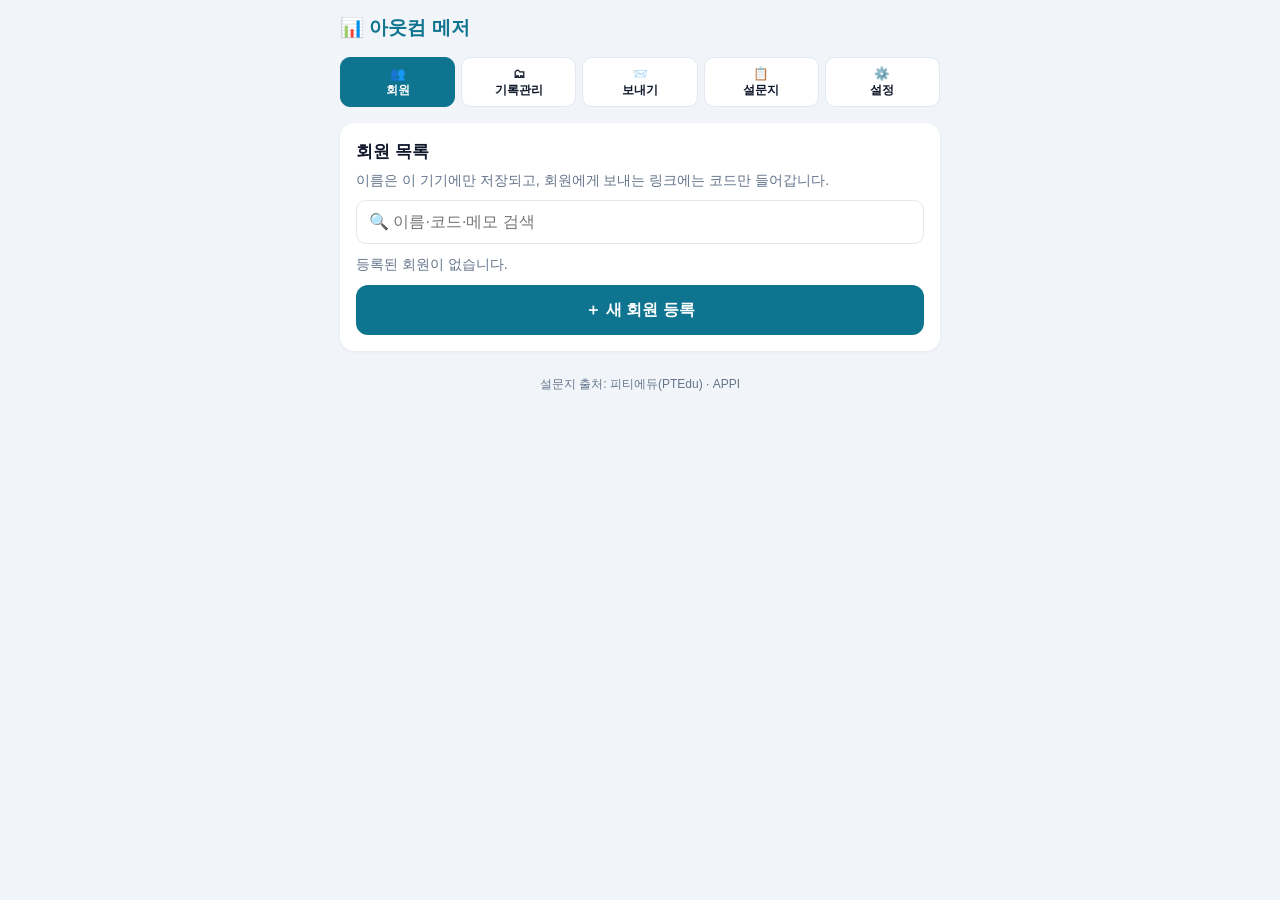
==== commit 5a65f3c2: "Add files via upload" ====
--- a/index.html
+++ b/index.html
@@ -16,31 +16,32 @@
 <body>
 <div class="wrap" id="app">
   <h1>📊 아웃컴 메저</h1>
+  <div id="updBar" class="updbar" style="display:none"></div>
   <div id="syncBar" class="syncbar" style="display:none" onclick="go('settings')"></div>
   <nav class="tabs tabs5">
-    <button class="tab" id="t-patients" onclick="go('patients')">👥<br>환자</button>
+    <button class="tab" id="t-patients" onclick="go('patients')">👥<br>회원</button>
     <button class="tab" id="t-records" onclick="go('records')">🗂<br>기록관리</button>
     <button class="tab" id="t-send" onclick="go('send')">📨<br>보내기</button>
     <button class="tab" id="t-forms" onclick="go('forms')">📋<br>설문지</button>
     <button class="tab" id="t-settings" onclick="go('settings')">⚙️<br>설정</button>
   </nav>
 
-  <!-- 환자 목록 -->
+  <!-- 회원 목록 -->
   <div id="v-patients" class="view">
     <div id="pendingCard"></div>
     <div class="card">
-      <h2>환자 목록</h2>
-      <p class="sub">이름은 이 기기에만 저장되고, 환자에게 보내는 링크에는 코드만 들어갑니다.</p>
+      <h2>회원 목록</h2>
+      <p class="sub">이름은 이 기기에만 저장되고, 회원에게 보내는 링크에는 코드만 들어갑니다.</p>
       <input type="text" id="pSearch" placeholder="🔍 이름·코드·메모 검색" oninput="renderPatients()" style="margin-top:8px">
       <div id="patientList"></div>
-      <button class="btn btn-main" onclick="addPatient()">＋ 새 환자 등록</button>
+      <button class="btn btn-main" onclick="addPatient()">＋ 새 회원 등록</button>
     </div>
   </div>
 
-  <!-- 환자 한 명 -->
+  <!-- 회원 한 명 -->
   <div id="v-patient" class="view">
     <div class="card">
-      <button class="link-btn" onclick="go('patients')">← 환자 목록</button>
+      <button class="link-btn" onclick="go('patients')">← 회원 목록</button>
       <h2 id="pName" style="margin-top:6px"></h2>
       <div class="sub" id="pMeta"></div>
       <div class="grid2">
@@ -49,7 +50,7 @@
         <button class="btn btn-line" onclick="openRecords(curP)">🗂 기록 보기</button>
         <button class="btn btn-line" onclick="newEpisode()">🔄 새 치료 시작</button>
       </div>
-      <button class="btn btn-line" onclick="editPatient()">✏️ 환자 정보 수정 · 삭제</button>
+      <button class="btn btn-line" onclick="editPatient()">✏️ 회원 정보 수정 · 삭제</button>
     </div>
     <div id="pPending"></div>
   </div>
@@ -71,7 +72,7 @@
   <!-- 보내기 -->
   <div id="v-send" class="view">
     <div class="card">
-      <h2>1. 환자 선택</h2>
+      <h2>1. 회원 선택</h2>
       <select id="sendPatient" onchange="renderSendSummary()"></select>
       <h2 style="margin-top:16px">2. 설문지 선택</h2>
       <p class="sub">관절별로 고르세요. 회색은 아직 문항이 들어가지 않은 설문지입니다.</p>
@@ -84,7 +85,7 @@
       <button class="btn btn-main" onclick="startOnsiteFromSend()">📝 지금 여기서 작성 (폰·태블릿 건네기)</button>
       <button class="btn btn-main" onclick="makeLink(true)">📤 카카오톡·문자로 링크 보내기</button>
       <button class="btn btn-line" onclick="makeLink(false)">📋 링크만 복사</button>
-      <button class="btn btn-line" onclick="previewSurvey()">👀 환자 화면 미리보기 (저장 안 됨)</button>
+      <button class="btn btn-line" onclick="previewSurvey()">👀 회원 화면 미리보기 (저장 안 됨)</button>
     </div>
   </div>
 
@@ -92,7 +93,7 @@
   <div id="v-forms" class="view">
     <div class="card">
       <h2>➕ 설문지 추가</h2>
-      <p class="sub">새 설문지를 직접 만들거나, 원문을 AI에게 변환시켜 붙여넣을 수 있어요. 만든 설문지는 <b>📨 내 설문지</b>로 저장되어 바로 환자에게 보낼 수 있어요.</p>
+      <p class="sub">새 설문지를 직접 만들거나, 원문을 AI에게 변환시켜 붙여넣을 수 있어요. 만든 설문지는 <b>📨 내 설문지</b>로 저장되어 바로 회원에게 보낼 수 있어요.</p>
       <button class="btn btn-main" onclick="ED.openAI()">🤖 AI로 변환해서 가져오기</button>
       <button class="btn btn-line" onclick="ED.newBlank()">✏️ 직접 만들기</button>
     </div>
@@ -102,7 +103,7 @@
     </div>
     <div class="card">
       <h2>📚 기본 설문지</h2>
-      <p class="sub">모든 사용자에게 보이는 설문지예요. <b>✏️</b>를 누르면 복사본을 만들어 고칠 수 있어요 (원본은 그대로).</p>
+      <p class="sub">모든 사용자에게 보이는 설문지예요. <b>✏️</b>는 복사본을 만들어 고쳐요 (원본은 그대로). <b>📦 숨기기</b>는 보내기 목록에서만 빼요. 이미 받은 기록과 보낸 링크는 그대로예요.</p>
       <div id="formsList"></div>
     </div>
   </div>
@@ -115,7 +116,7 @@
     <div class="card" id="syncCard"></div>
     <div class="card">
       <h2>🔒 현장 작성 PIN</h2>
-      <p class="sub">환자에게 기기를 건넸을 때, 설문 화면을 빠져나오거나 결과를 저장하려면 이 번호가 필요합니다.</p>
+      <p class="sub">회원에게 기기를 건넸을 때, 설문 화면을 빠져나오거나 결과를 저장하려면 이 번호가 필요합니다.</p>
       <div id="pinState" class="sub" style="margin-top:6px"></div>
       <button class="btn btn-line" onclick="setPin()">PIN 설정 · 변경</button>
     </div>
@@ -127,7 +128,7 @@
     <div class="card">
       <h2>📄 CSV 내보내기 (엑셀)</h2>
       <p class="sub">모든 결과를 엑셀에서 열 수 있는 표로 저장합니다. 케이스 리포트나 발표 자료에 쓸 수 있어요.</p>
-      <label class="list-item" style="cursor:pointer"><input type="checkbox" id="csvNames"><div class="grow">환자 이름 포함 <div class="sub">끄면 환자 코드로만 내보냅니다 (권장)</div></div></label>
+      <label class="list-item" style="cursor:pointer"><input type="checkbox" id="csvNames"><div class="grow">회원 이름 포함 <div class="sub">끄면 회원 코드로만 내보냅니다 (권장)</div></div></label>
       <button class="btn btn-main" onclick="exportCSV()">⬇️ CSV 내보내기</button>
     </div>
     <div class="card">
@@ -147,7 +148,7 @@
   <div class="credit" id="credit"></div>
 </div>
 
-<!-- 현장 작성 화면 (환자에게 건네는 화면) -->
+<!-- 현장 작성 화면 (회원에게 건네는 화면) -->
 <div id="onsite" class="onsite">
   <div class="wrap">
     <div class="onsite-top"><h1>📝 설문 작성</h1><button class="icon-btn" onclick="onsiteExit()" aria-label="치료사 메뉴">🔒</button></div>
@@ -173,7 +174,7 @@
   try { S = JSON.parse(localStorage.getItem(KEY) || 'null'); } catch(e){}
   if (!S) S = {};
   S.patients = S.patients || {}; S.results = S.results || []; S.notes = S.notes || []; S.sent = S.sent || [];
-  S.settings = S.settings || {}; S.settings.interp = S.settings.interp || {}; S.custom = S.custom || {};
+  S.settings = S.settings || {}; S.settings.interp = S.settings.interp || {}; S.settings.hiddenQ = S.settings.hiddenQ || {}; S.custom = S.custom || {};
   // 이전 버전 기록 → 에피소드 1로
   Object.values(S.patients).forEach(p => { if (!p.ep) { p.ep = 1; p.eps = { 1: { start: (p.created || today()).slice(0,10), label: '' } }; } });
   S.results.forEach(r => { if (!r.ep) r.ep = 1; });
@@ -204,14 +205,14 @@
   window.scrollTo(0, 0);
 }
 
-// ---------- 환자 ----------
+// ---------- 회원 ----------
 function newCode(){
   const A = 'ABCDEFGHJKLMNPQRSTUVWXYZ23456789'; let c;
   do { c = 'P-' + Array.from({ length: 4 }, () => A[Math.floor(Math.random() * A.length)]).join(''); } while (S.patients[c]);
   return c;
 }
 async function addPatient(presetCode){
-  const ok = await OM.dialog(presetCode ? `처음 보는 환자 코드 ${presetCode}의 결과입니다.\n누구인지 이름을 입력해 주세요.` : '새 환자 등록', { cancel: true, okText: '등록', html:
+  const ok = await OM.dialog(presetCode ? `처음 보는 회원 코드 ${presetCode}의 결과입니다.\n누구인지 이름을 입력해 주세요.` : '새 회원 등록', { cancel: true, okText: '등록', html:
     `<label class="field" for="npName">이름</label><input id="npName" type="text" autocomplete="off" placeholder="예: 홍길동">
      <label class="field" for="npMemo">메모 (선택)</label><input id="npMemo" type="text" autocomplete="off" placeholder="예: 우측 무릎 ACL 재건술 후">` });
   if (!ok) return null;
@@ -222,10 +223,10 @@
 }
 async function editPatient(){
   const p = S.patients[curP];
-  const ok = await OM.dialog('환자 정보 수정', { cancel: true, okText: '저장', html:
+  const ok = await OM.dialog('회원 정보 수정', { cancel: true, okText: '저장', html:
     `<label class="field" for="npName">이름</label><input id="npName" type="text" value="${esc(p.name)}">
      <label class="field" for="npMemo">메모</label><input id="npMemo" type="text" value="${esc(p.memo || '')}">
-     <button class="btn btn-danger" style="margin-top:16px" onclick="deletePatient()">🗑 이 환자와 모든 기록 삭제</button>` });
+     <button class="btn btn-danger" style="margin-top:16px" onclick="deletePatient()">🗑 이 회원과 모든 기록 삭제</button>` });
   if (!ok) return;
   p.name = document.getElementById('npName').value.trim() || p.name; p.memo = document.getElementById('npMemo').value.trim(); save(); renderPatient();
 }
@@ -257,7 +258,7 @@
     const n = S.results.filter(r => r.p === p.code && r.ep === p.ep).length;
     const pd = pend.filter(s => s.p === p.code).length;
     return `<div class="list-item" onclick="curP='${p.code}';go('patient')"><div class="grow"><b>${esc(p.name)}</b> <span class="sub code">${p.code}</span>${pd ? ' <span class="tag answers">⏳ 미응답</span>' : ''}<div class="sub">${esc(p.memo || '')}${p.ep > 1 ? ` · ${p.ep}번째 치료` : ''}</div></div><div class="sub" style="text-align:right">결과 ${n}건<br>${lastDate(p.code).slice(0,10) || '-'}</div></div>`;
-  }).join('') : `<p class="sub" style="margin-top:10px">${kw ? '검색 결과가 없습니다.' : '등록된 환자가 없습니다.'}</p>`;
+  }).join('') : `<p class="sub" style="margin-top:10px">${kw ? '검색 결과가 없습니다.' : '등록된 회원이 없습니다.'}</p>`;
   document.getElementById('pendingCard').innerHTML = pend.length ? `<div class="card"><h2>⏳ 응답 기다리는 중 ${pend.length}건</h2>${pendingHtml(pend)}</div>` : '';
 }
 function renderPatient(){
@@ -282,7 +283,7 @@
       <div class="row" style="margin-top:6px"><button class="btn btn-line btn-sm" onclick="resend('${s.id}')">📤 다시 보내기</button><button class="btn btn-line btn-sm" onclick="closeSent('${s.id}')">응답 안 받음 처리</button></div></div></div>`;
   }).join('');
 }
-async function resend(id){ const s = S.sent.find(x => x.id === id); const L = await surveyLink(s.p, s.q, s.qv); if (L) OM.shareText(linkMessage(L), '물리치료 설문'); }
+async function resend(id){ const s = S.sent.find(x => x.id === id); const L = await surveyLink(s.p, s.q, s.qv); if (L) OM.shareText(linkMessage(L), '설문지'); }
 async function closeSent(id){ if (!await OM.confirmBox('이 설문은 응답을 받지 않은 것으로 처리할까요?\n(미응답 목록에서 사라집니다)')) return; S.sent.find(x => x.id === id).closed = true; save(); go(document.getElementById('v-patient').classList.contains('active') ? 'patient' : 'patients'); }
 
 // ---------- 해석 ----------
@@ -320,7 +321,7 @@
 async function renderRecords(){
   const sel = document.getElementById('recPatient');
   const ps = Object.values(S.patients).sort((a,b) => a.name.localeCompare(b.name, 'ko'));
-  if (!ps.length) { sel.innerHTML = '<option value="">등록된 환자가 없습니다</option>'; document.getElementById('recBody').innerHTML = ''; document.getElementById('recEps').innerHTML = ''; document.getElementById('recModes').innerHTML = ''; return; }
+  if (!ps.length) { sel.innerHTML = '<option value="">등록된 회원이 없습니다</option>'; document.getElementById('recBody').innerHTML = ''; document.getElementById('recEps').innerHTML = ''; document.getElementById('recModes').innerHTML = ''; return; }
   if (!recP || !S.patients[recP]) recP = curP && S.patients[curP] ? curP : ps[0].code;
   sel.innerHTML = ps.map(p => `<option value="${p.code}">${esc(p.name)} (${p.code})</option>`).join(''); sel.value = recP;
   const p = S.patients[recP];
@@ -474,9 +475,9 @@
 }
 async function openImport(prefill){
   const ok = await OM.dialog('설문 결과 가져오기', { cancel: true, okText: '가져오기', html:
-    `<p class="sub">환자가 보낸 메시지를 길게 눌러 <b>전체 복사</b>한 뒤 붙여넣으세요. 여러 개를 한꺼번에 붙여넣어도 됩니다.</p>
+    `<p class="sub">회원이 보낸 메시지를 길게 눌러 <b>전체 복사</b>한 뒤 붙여넣으세요. 여러 개를 한꺼번에 붙여넣어도 됩니다.</p>
      <button class="btn btn-line" onclick="pasteClipboard()">📋 클립보드에서 붙여넣기</button>
-     <textarea id="importText" placeholder="[물리치료 설문 결과] ... 메시지 붙여넣기" style="margin-top:10px">${esc(prefill || '')}</textarea>` });
+     <textarea id="importText" placeholder="[설문지 결과] ... 메시지 붙여넣기" style="margin-top:10px">${esc(prefill || '')}</textarea>` });
   if (!ok) return;
   await importCodes(OM.findCodes(document.getElementById('importText').value));
 }
@@ -485,7 +486,7 @@
   catch(e) { const t = document.getElementById('importText'); t.placeholder = '클립보드를 읽을 수 없어요. 여기를 길게 눌러 직접 붙여넣어 주세요.'; t.focus(); }
 }
 async function importCodes(codes){
-  if (!codes.length) { await OM.alertBox('결과 코드를 찾지 못했습니다. 환자가 보낸 메시지 전체를 붙여넣어 주세요.'); return; }
+  if (!codes.length) { await OM.alertBox('결과 코드를 찾지 못했습니다. 회원이 보낸 메시지 전체를 붙여넣어 주세요.'); return; }
   let added = 0, dup = 0, bad = 0, preview = 0, lastP = null;
   for (const c of codes) {
     let obj; try { obj = OM.decodeResult(c); } catch(e) { bad++; continue; }
@@ -516,7 +517,7 @@
 async function renderSend(){
   const sel = document.getElementById('sendPatient'); const cur = sel.value || curP;
   const ps = Object.values(S.patients).sort((a,b) => a.name.localeCompare(b.name, 'ko'));
-  sel.innerHTML = ps.length ? ps.map(p => `<option value="${p.code}">${esc(p.name)} (${p.code})</option>`).join('') : '<option value="">먼저 [환자]에서 환자를 등록하세요</option>';
+  sel.innerHTML = ps.length ? ps.map(p => `<option value="${p.code}">${esc(p.name)} (${p.code})</option>`).join('') : '<option value="">먼저 [회원]에서 회원을 등록하세요</option>';
   if (cur && S.patients[cur]) sel.value = cur;
   try { await ensureCatalog(); } catch(e) { OM.alertBox('설문지 목록을 불러오지 못했습니다.'); return; }
   if (!curJoint) curJoint = CAT.joints[0].id;
@@ -533,7 +534,7 @@
 // 관절 목록 + 각 관절에 '내 설문지' 끼워 넣기 (관절을 '기타'로 고른 내 설문지는 맨 뒤 '기타'에)
 function jointsWithMine(){
   const mine = customList();
-  const js = CAT.joints.map(j => Object.assign({}, j, { items: j.items.concat(mine.filter(c => c.joint === j.id).map(customCatItem)) }));
+  const js = CAT.joints.map(j => Object.assign({}, j, { items: j.items.filter(it => !ED.isHidden(it)).concat(mine.filter(c => c.joint === j.id).map(customCatItem)) }));
   const etc = mine.filter(c => !CAT.joints.some(j => j.id === c.joint));
   if (etc.length) js.push({ id: 'etc', name: '기타', items: etc.map(customCatItem) });
   return js;
@@ -551,10 +552,10 @@
   if (!CAT) return;
   const code = document.getElementById('sendPatient').value;
   document.getElementById('sendSummary').innerHTML = selected.size
-    ? `<b>${code ? esc(S.patients[code].name) : '환자 미선택'}</b> · 설문 ${selected.size}개<br>${[...selected].map(qName).map(esc).join(', ')}`
+    ? `<b>${code ? esc(S.patients[code].name) : '회원 미선택'}</b> · 설문 ${selected.size}개<br>${[...selected].map(qName).map(esc).join(', ')}`
     : '설문지를 하나 이상 고르세요.';
 }
-// 환자 링크. 내 설문지가 있으면: 시트가 준비돼 있으면 시트에서 받아 가고(짧은 링크), 아니면 내용을 압축해서 링크에 담음
+// 회원 링크. 내 설문지가 있으면: 시트가 준비돼 있으면 시트에서 받아 가고(짧은 링크), 아니면 내용을 압축해서 링크에 담음
 async function surveyLink(code, qids, qv, preview){
   qv = qv || {};
   const toks = qids.map(id => OM.isCustom(id) ? id + '.' + (qv[id] || (S.custom[id] || {}).cur || 1) : id);
@@ -572,10 +573,10 @@
   return OM.baseUrl() + 'survey.html#p=' + encodeURIComponent(code) + '&q=' + toks.join(',') + extra;
 }
 const LONG_LINK = 3500;
-const linkMessage = link => `[물리치료 설문]\n안녕하세요. 아래 링크를 눌러 설문을 작성해 주세요.\n다 작성한 뒤 [치료사에게 보내기]를 눌러 결과를 보내 주시면 됩니다.\n${link}`;
+const linkMessage = link => `[설문지]\n안녕하세요. 아래 링크를 눌러 설문을 작성해 주세요.\n다 작성한 뒤 [치료사에게 보내기]를 눌러 결과를 보내 주시면 됩니다.\n${link}`;
 function checkSend(){
   const code = document.getElementById('sendPatient').value;
-  if (!code) { OM.alertBox('먼저 [환자] 탭에서 환자를 등록해 주세요.'); return null; }
+  if (!code) { OM.alertBox('먼저 [회원] 탭에서 회원을 등록해 주세요.'); return null; }
   if (!selected.size) { OM.alertBox('설문지를 하나 이상 골라 주세요.'); return null; }
   return code;
 }
@@ -583,8 +584,8 @@
   const code = checkSend(); if (!code) return;
   const qids = [...selected]; const qv = {}; qids.filter(OM.isCustom).forEach(id => qv[id] = S.custom[id].cur);
   const link = await surveyLink(code, qids, qv); if (!link) return;
-  if (link.length > LONG_LINK && !(await OM.confirmBox(`내 설문지 내용이 링크에 들어가서 링크가 길어요 (${link.length}자).\n카카오톡·문자에서 잘리면 환자가 열 수 없어요.\n\n구글 시트를 연결하면 링크가 짧아져요. 또는 [📝 지금 여기서 작성]을 써 주세요.\n\n그래도 보낼까요?`))) return;
-  const sent = share ? await OM.shareText(linkMessage(link), '물리치료 설문') : (await OM.copyText(link, '링크를 복사했습니다.'), true);
+  if (link.length > LONG_LINK && !(await OM.confirmBox(`내 설문지 내용이 링크에 들어가서 링크가 길어요 (${link.length}자).\n카카오톡·문자에서 잘리면 회원이 열 수 없어요.\n\n구글 시트를 연결하면 링크가 짧아져요. 또는 [📝 지금 여기서 작성]을 써 주세요.\n\n그래도 보낼까요?`))) return;
+  const sent = share ? await OM.shareText(linkMessage(link), '설문지') : (await OM.copyText(link, '링크를 복사했습니다.'), true);
   if (sent !== false) { const rec = { id: uid('s'), p: code, q: qids, d: OM.nowStr(), ep: S.patients[code].ep }; if (Object.keys(qv).length) rec.qv = qv; S.sent.push(rec); save(); }
 }
 function previewSurvey(){
@@ -615,7 +616,7 @@
 async function startOnsitePick(code){ go('send'); document.getElementById('sendPatient').value = code; renderSendSummary(); OM.alertBox('작성할 설문지를 고른 뒤 [📝 지금 여기서 작성]을 눌러 주세요.'); }
 async function startOnsiteFromSend(){
   const code = checkSend(); if (!code) return;
-  if (!S.settings.pinHash) { await OM.alertBox('환자에게 기기를 건네기 전에, 화면을 잠글 PIN을 먼저 정해 주세요.'); if (!(await setPin())) return; }
+  if (!S.settings.pinHash) { await OM.alertBox('회원에게 기기를 건네기 전에, 화면을 잠글 PIN을 먼저 정해 주세요.'); if (!(await setPin())) return; }
   await ensureQ([...selected]);
   const qs = [...selected].map(id => QMETA[id]).filter(Boolean);
   if (!qs.length) { OM.alertBox('설문지를 불러오지 못했습니다.'); return; }
@@ -663,9 +664,12 @@
       <div class="row" style="margin-top:6px"><button class="btn btn-line btn-sm" onclick="ED.editCustom('${c.id}')">✏️ 고치기</button><button class="btn btn-line btn-sm" onclick="ED.testCustom('${c.id}')">🧪 점수 테스트</button><button class="btn btn-danger btn-sm" onclick="ED.removeCustom('${c.id}')">삭제</button></div></div></div>`;
   }).join('') : '<p class="sub">아직 만든 설문지가 없어요.</p>';
   try { await ensureCatalog(); } catch(e) { return; }
-  document.getElementById('formsList').innerHTML = CAT.joints.map(j => `<h3>${esc(j.name)}</h3>` + j.items.map((it, i) =>
-    `<div class="list-item${it.status === 'pending' ? ' disabled' : ''}" style="cursor:default;opacity:1"><div class="grow"><b>${esc(it.name)}</b> ${it.status === 'ready' ? '<span class="tag">사용 가능</span>' : it.status === 'answers' ? '<span class="tag answers">답변만</span>' : '<span class="tag pending">준비 중</span>'}${it.note ? `<div class="sub">${esc(it.note)}</div>` : ''}</div>
-      <button class="btn btn-line btn-sm" onclick="ED.copyPublished('${j.id}',${i})" aria-label="복사해서 고치기">✏️</button></div>`).join('')).join('');
+  document.getElementById('formsList').innerHTML = CAT.joints.map(j => `<h3>${esc(j.name)}</h3>` + j.items.map((it, i) => {
+    const hid = ED.isHidden(it);
+    const tag = hid ? `<span class="tag pending">📦 숨김${it.hidden ? '(모두)' : '(나만)'}</span>` : it.status === 'ready' ? '<span class="tag">사용 가능</span>' : it.status === 'answers' ? '<span class="tag answers">답변만</span>' : '<span class="tag pending">준비 중</span>';
+    const btns = it.id ? `<button class="btn btn-line btn-sm" onclick="ED.copyPublished('${j.id}',${i})" aria-label="복사해서 고치기">✏️</button><button class="btn btn-line btn-sm" onclick="ED.${hid ? 'unhideQ' : 'hideQ'}('${j.id}',${i})">${hid ? '👁 보이기' : '📦 숨기기'}</button>` : `<button class="btn btn-line btn-sm" onclick="ED.copyPublished('${j.id}',${i})" aria-label="새로 만들기">✏️</button>`;
+    return `<div class="list-item${it.status === 'pending' || hid ? ' disabled' : ''}" style="cursor:default;opacity:${hid ? .6 : 1}"><div class="grow"><b>${esc(it.name)}</b> ${tag}${it.note ? `<div class="sub">${esc(it.note)}</div>` : ''}</div><div class="row" style="flex:0 0 auto;gap:4px">${btns}</div></div>`;
+  }).join('')).join('');
 }
 function jointName(id){ const j = CAT && CAT.joints.find(x => x.id === id); return j ? j.name : '기타'; }
 
@@ -700,7 +704,7 @@
   const names = document.getElementById('csvNames').checked;
   await ensureQ(S.results.map(r => r.q));
   const cell = v => { const t = String(v ?? ''); return /[",\n]/.test(t) ? '"' + t.replace(/"/g, '""') + '"' : t; };
-  const head = ['환자코드', ...(names ? ['이름'] : []), '치료회차', '작성일시', '작성방법', '설문지', '점수', '단위', '해석구간', '영역점수', '문항별 답변'];
+  const head = ['회원코드', ...(names ? ['이름'] : []), '치료회차', '작성일시', '작성방법', '설문지', '점수', '단위', '해석구간', '영역점수', '문항별 답변'];
   const rows = S.results.slice().sort((a,b) => (a.p + a.d).localeCompare(b.p + b.d)).map(r => {
     const q = qOf(r), p = S.patients[r.p] || {};
     const subs = q && q.scoring && q.scoring.subscales ? OM.score(q, r.v || {}).subs.map(x => `${x.name} ${x.score ?? '-'}${x.max ? '/' + x.max : ''}`).join('; ') : '';
@@ -720,6 +724,7 @@
     const merge = (key) => { const ids = new Set(S[key].map(x => x.id)); let n = 0; (d[key] || []).forEach(x => { if (!ids.has(x.id)) { S[key].push(x); n++; } }); return n; };
     const n = merge('results'); merge('notes'); merge('sent');
     Object.entries((d.settings || {}).interp || {}).forEach(([k, v]) => { if (!S.settings.interp[k]) S.settings.interp[k] = v; });
+    Object.entries((d.settings || {}).hiddenQ || {}).forEach(([k, v]) => { if (!S.settings.hiddenQ[k]) S.settings.hiddenQ[k] = v; });
     Object.entries(d.custom || {}).forEach(([k, c]) => { const mine = S.custom[k]; if (!mine) S.custom[k] = c; else Object.entries(c.vers || {}).forEach(([v, q]) => { if (!mine.vers[v]) mine.vers[v] = q; }); });
     load(); save(); await OM.alertBox(`결과 ${n}건을 불러왔습니다.`); go('patients');
   };
@@ -747,6 +752,7 @@
   if (!SYNC.connected() || !c) { b.style.display = 'none'; renderSync(); return; }
   b.style.display = ''; b.className = 'syncbar' + (c.err ? ' bad' : '');
   b.innerHTML = c.err ? `⚠️ ${esc(c.err)}` : `☁️ 현재 연결: <b>${esc(c.team || '')} 시트</b> · ${esc(c.me ? c.me.name : '')} ${SYNC.statusText() ? '· ' + SYNC.statusText() : c.last ? '· ' + hhmm(c.last) + ' 동기화' : ''}`;
+  if (SYNC.scriptOld()) b.innerHTML += `<br>🛠 시트 스크립트를 업데이트해 주세요 (눌러서 방법 보기)`;
   renderSync();
 }
 async function onInbox(items){
@@ -755,7 +761,7 @@
     try {
       const obj = OM.decodeResult(it.code);
       if (obj && obj.p && obj.p !== 'PREVIEW' && Array.isArray(obj.r)) {
-        if (!S.patients[obj.p]) S.patients[obj.p] = { code: obj.p, name: '새 환자 ' + obj.p, memo: '이름을 입력해 주세요', created: OM.nowStr(), ep: 1, eps: { 1: { start: today(), label: '' } } };
+        if (!S.patients[obj.p]) S.patients[obj.p] = { code: obj.p, name: '새 회원 ' + obj.p, memo: '이름을 입력해 주세요', created: OM.nowStr(), ep: 1, eps: { 1: { start: today(), label: '' } } };
         await storeResults(obj.p, obj.d, obj.r, 'auto');
       }
     } catch(e) {}
@@ -768,15 +774,16 @@
   const c = SYNC.info();
   if (!SYNC.connected() || !c) {
     el.innerHTML = `<h2>☁️ 구글 시트 연결 (팀 모드)</h2>
-      <p class="sub">연결하면 환자가 설문을 마치는 순간 결과가 자동으로 들어오고, 여러 기기·여러 선생님이 같은 시트로 기록을 맞출 수 있어요. 혼자 쓰신다면 연결하지 않아도 지금처럼 모두 쓸 수 있습니다.</p>
+      <p class="sub">연결하면 회원이 설문을 마치는 순간 결과가 자동으로 들어오고, 여러 기기·여러 선생님이 같은 시트로 기록을 맞출 수 있어요. 혼자 쓰신다면 연결하지 않아도 지금처럼 모두 쓸 수 있습니다.</p>
       <button class="btn btn-main" onclick="openConnect()">🔗 시트 연결하기</button>`;
     return;
   }
   const admin = c.me && c.me.role === 'admin';
   el.innerHTML = `<h2>☁️ 현재 연결: ${esc(c.team || '')} 시트</h2>
     <p class="sub">${esc(c.me ? c.me.name : '')} ${admin ? '(관리자)' : '(팀원)'} · ${c.err ? '<b style="color:var(--bad)">' + esc(c.err) + '</b>' : c.last ? '마지막 동기화 ' + hhmm(c.last) : '아직 동기화 전'}</p>
-    <p class="sub" style="margin-top:6px">여기서 보내는 설문 링크에는 시트 주소가 함께 들어가서, 환자가 마치면 결과가 자동으로 도착합니다. 내 환자 기록은 내 키로만 열려요.</p>
-    <label class="list-item" style="cursor:pointer"><input type="checkbox" ${c.syncNames ? 'checked' : ''} onchange="toggleNames(this.checked)"><div class="grow">환자 이름·메모도 시트에 저장<div class="sub">끄면 시트에는 환자 코드와 점수만 올라가고, 이름은 이 기기에만 있어요 (다른 기기에서는 코드로 보임)</div></div></label>
+    ${SYNC.scriptOld() ? `<div class="note"><b>🛠 시트 스크립트 업데이트가 필요해요</b> (관리자만 할 수 있어요)<br>지금은 기본 기능은 되지만, 새 기능(내 설문지를 짧은 링크로 보내기)이 빠져 있어요.<br>1. 구글 시트 → 확장 프로그램 → Apps Script<br>2. 기존 코드를 지우고, 새 <b>google-apps-script.gs</b> 내용을 붙여넣고 저장 💾<br>3. <b>배포 → 배포 관리 → ✏️(연필) → 버전: 새 버전 → 배포</b><br>※ <b>[새 배포]가 아니라 [배포 관리]</b>로 해야 웹 앱 주소가 그대로예요. 팀원은 아무것도 안 해도 돼요.<br>다 하면 앱에서 [🔄 지금 동기화]를 눌러 보세요.</div>` : ''}
+    <p class="sub" style="margin-top:6px">여기서 보내는 설문 링크에는 시트 주소가 함께 들어가서, 회원이 마치면 결과가 자동으로 도착합니다. 내 회원 기록은 내 키로만 열려요.</p>
+    <label class="list-item" style="cursor:pointer"><input type="checkbox" ${c.syncNames ? 'checked' : ''} onchange="toggleNames(this.checked)"><div class="grow">회원 이름·메모도 시트에 저장<div class="sub">끄면 시트에는 회원 코드와 점수만 올라가고, 이름은 이 기기에만 있어요 (다른 기기에서는 코드로 보임)</div></div></label>
     <div class="row" style="margin-top:8px"><button class="btn btn-main" onclick="syncNow()">🔄 지금 동기화</button>${admin ? '<button class="btn btn-line" onclick="openTeam()">👥 팀원 관리</button>' : ''}</div>
     <button class="btn btn-line" onclick="disconnectSheet()">연결 해제</button>`;
 }
@@ -784,14 +791,14 @@
   const ok = await OM.dialog('구글 시트 연결', { cancel: true, okText: '연결', html:
     `<label class="field" for="cUrl">웹 앱 URL</label><input id="cUrl" type="text" autocomplete="off" placeholder="https://script.google.com/macros/s/…/exec" value="${esc(prefUrl || '')}">
      <label class="field" for="cKey">내 키</label><input id="cKey" type="text" autocomplete="off" placeholder="관리자에게 받은 키" value="${esc(prefKey || '')}">
-     <label class="list-item" style="cursor:pointer"><input type="checkbox" id="cNames"><div class="grow">환자 이름·메모도 시트에 저장<div class="sub">꺼 두면 코드만 올라가요 (권장)</div></div></label>` });
+     <label class="list-item" style="cursor:pointer"><input type="checkbox" id="cNames"><div class="grow">회원 이름·메모도 시트에 저장<div class="sub">꺼 두면 코드만 올라가요 (권장)</div></div></label>` });
   if (!ok) return;
   const url = document.getElementById('cUrl').value, key = document.getElementById('cKey').value, names = document.getElementById('cNames').checked;
   try {
     toast('연결하는 중…');
     await SYNC.connect(url, key, names);
     const c = SYNC.info(); renderSyncBar();
-    await OM.alertBox(`연결됐어요 ✅\n${c.team} 시트 · ${c.me.name}\n기록을 올리고 있어요. 환자에게 보내는 새 링크부터 자동 수신이 됩니다.`);
+    await OM.alertBox(`연결됐어요 ✅\n${c.team} 시트 · ${c.me.name}\n기록을 올리고 있어요. 회원에게 보내는 새 링크부터 자동 수신이 됩니다.`);
   } catch(e) {
     await OM.alertBox(e.code === 'auth' ? '키가 맞지 않아요. 키를 다시 확인해 주세요.' : e.code === 'input' ? '웹 앱 URL과 키를 모두 입력해 주세요.' : '연결하지 못했어요.\nURL이 맞는지, 배포할 때 액세스를 [모든 사용자]로 했는지 확인해 주세요.');
   }
@@ -809,11 +816,11 @@
   renderSyncBar();
 }
 async function toggleNames(on){
-  if (on && !(await OM.confirmBox('환자 이름과 메모가 구글 시트에 저장됩니다.\n환자 동의와 시트 접근 권한(나·관리자만)을 확인하셨나요?'))) { renderSync(); return; }
+  if (on && !(await OM.confirmBox('회원 이름과 메모가 구글 시트에 저장됩니다.\n회원 동의와 시트 접근 권한(나·관리자만)을 확인하셨나요?'))) { renderSync(); return; }
   await SYNC.setSyncNames(on); renderSync();
 }
 async function disconnectSheet(){
-  if (!(await OM.confirmBox('시트 연결을 끊을까요?\n이 기기의 기록은 그대로 남고, 시트의 기록도 지워지지 않아요.\n이미 보낸 링크의 환자 결과는 연결을 다시 하기 전까지 시트에 쌓여 있어요.'))) return;
+  if (!(await OM.confirmBox('시트 연결을 끊을까요?\n이 기기의 기록은 그대로 남고, 시트의 기록도 지워지지 않아요.\n이미 보낸 링크의 회원 결과는 연결을 다시 하기 전까지 시트에 쌓여 있어요.'))) return;
   SYNC.disconnect(); renderSyncBar(); renderSync();
 }
 // 관리자: 팀원 관리
@@ -851,6 +858,37 @@
   const b64 = btoa(String.fromCharCode(...new TextEncoder().encode(o))).replace(/\+/g, '-').replace(/\//g, '_').replace(/=+$/, '');
   const text = `[아웃컴 메저 초대] ${m.name} 님\n아래 링크를 평소 쓰는 브라우저(크롬·사파리)에서 열면 ${r.team} 시트에 연결돼요.\n${OM.baseUrl()}index.html#join=${b64}\n\n(직접 입력할 땐 설정 → 구글 시트 연결)\n웹 앱 URL: ${c.url}\n내 키: ${m.key}\n※ 이 키는 본인 전용이에요. 다른 사람에게 전달하지 마세요.`;
   return OM.copyText(text, `${m.name} 님 초대 메시지를 복사했어요. 카카오톡 등으로 보내 주세요.`);
+}
+
+// ---------- 앱 업데이트 안내 ----------
+const APP_VER = 18;                       // 새 버전을 올릴 때 version.json 의 번호와 함께 올립니다
+let newVer = 0, updTimer = null;
+async function checkUpdate(){
+  try {
+    const r = await fetch('version.json?t=' + Date.now(), { cache: 'no-store' }); if (!r.ok) return;
+    const v = +(await r.json()).v;
+    if (v > APP_VER) { newVer = v; renderUpdBar(); }
+  } catch(e){}
+}
+function renderUpdBar(){
+  const b = document.getElementById('updBar'); if (!b) return;
+  if (!newVer) { b.style.display = 'none'; return; }
+  b.style.display = ''; b.innerHTML = `<span>🔄 새 버전이 나왔어요. 기록은 그대로 남아요.</span><button onclick="doUpdate()">지금 업데이트</button>`;
+}
+async function doUpdate(){
+  if (onsite) { OM.alertBox('회원 작성 중이에요. 작성이 끝나고 치료사 화면으로 돌아온 뒤 업데이트해 주세요.'); return; }
+  if (ED.dirty && !(await OM.confirmBox('편집 중인 설문지가 있어요. 임시로 보관되지만, 먼저 저장하는 게 안전해요.\n그래도 업데이트할까요?'))) return;
+  try {
+    const ks = await caches.keys(); await Promise.all(ks.map(k => caches.delete(k)));
+    const regs = await navigator.serviceWorker.getRegistrations(); await Promise.all(regs.map(r => r.update().catch(() => {})));
+    await Promise.all(['index.html','common.js','survey-engine.js','sync.js','editor.js','style.css','catalog.json'].map(f => fetch(f + '?t=' + Date.now(), { cache: 'reload' }).catch(() => {})));
+  } catch(e){}
+  location.reload();
+}
+function startUpdateCheck(){
+  checkUpdate();
+  document.addEventListener('visibilitychange', () => { if (document.visibilityState === 'visible') checkUpdate(); });
+  clearInterval(updTimer); updTimer = setInterval(() => { if (document.visibilityState === 'visible') checkUpdate(); }, 15 * 60 * 1000);
 }
 
 // ---------- 시작 ----------
@@ -862,6 +900,7 @@
   OM.renderCredit(document.getElementById('credit'), false);
   OM.renderCredit(document.getElementById('creditFull'), true);
   ensureCatalog().catch(() => {});
+  startUpdateCheck();
   if (!(await handleHash())) go('patients');
 })();
 window.addEventListener('hashchange', handleHash);
--- a/style.css
+++ b/style.css
@@ -143,3 +143,13 @@
 .overlay-top{position:sticky;top:0;background:var(--bg);padding:4px 0 8px;z-index:2}
 details.ed-adv summary{cursor:pointer;font-weight:700}
 textarea.mono{font-family:ui-monospace,Menlo,monospace;font-size:.8rem;min-height:220px}
+
+.updbar{display:flex;align-items:center;justify-content:space-between;gap:8px;background:#fef3c7;color:#92400e;font-size:.85rem;font-weight:700;padding:8px 12px;border-radius:10px;margin-bottom:10px}
+.updbar button{background:#92400e;color:#fff;border:none;border-radius:8px;padding:7px 12px;font-weight:700;font-size:.85rem;cursor:pointer;font-family:inherit;white-space:nowrap}
+
+/* 구역 전체 건너뛰기 */
+.skipbox{display:flex;align-items:center;gap:10px;background:var(--main-soft);border:1px solid var(--line);border-radius:12px;padding:12px 14px;margin-top:12px;font-weight:700;cursor:pointer}
+.skipbox input{width:22px;height:22px;flex:0 0 auto}
+.skipbox.off{opacity:.55;cursor:default}
+.skip-hint{margin-top:4px;min-height:1.1em}
+.secbody{margin-top:2px}
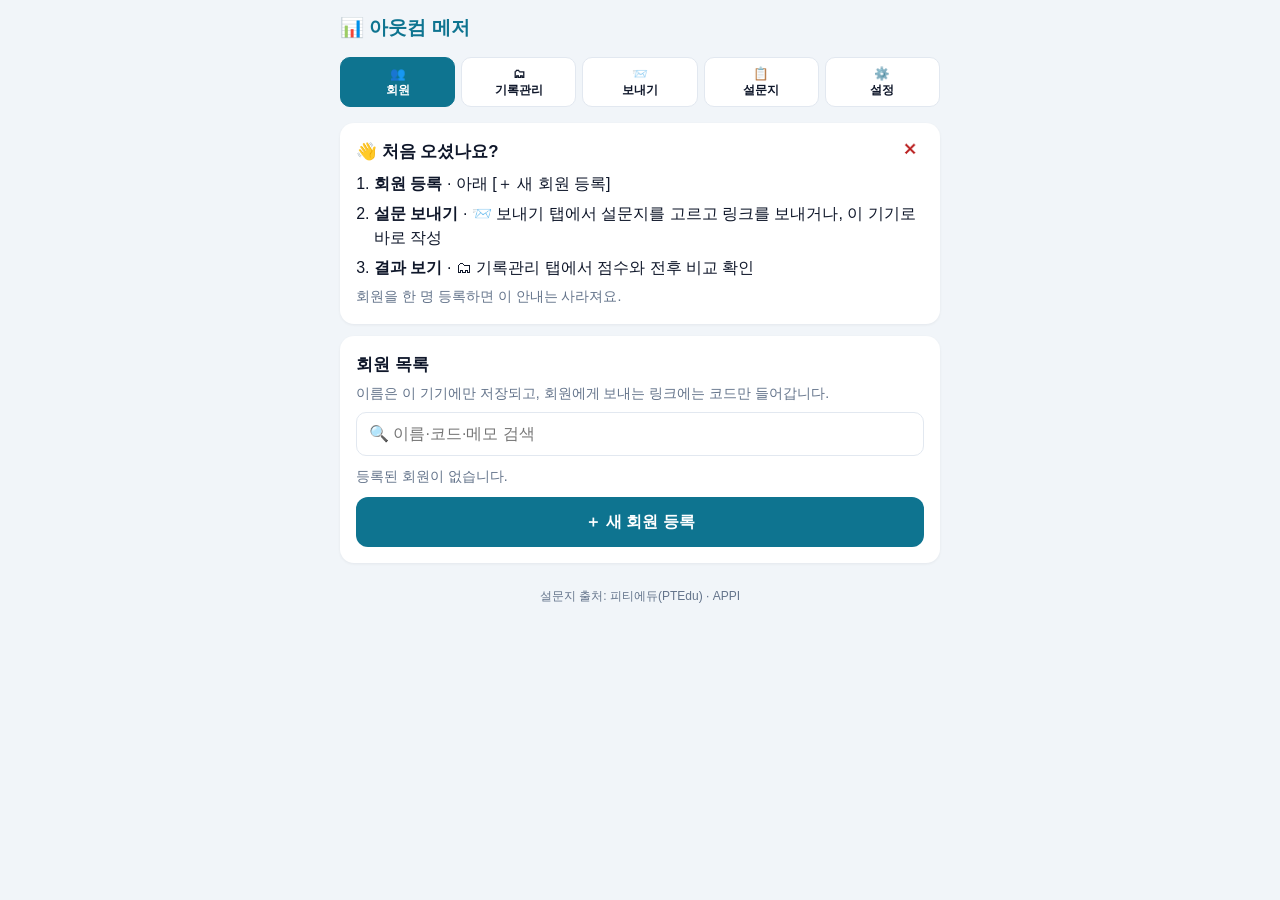
==== commit 6806ccc9: "Add files via upload" ====
--- a/index.html
+++ b/index.html
@@ -17,6 +17,7 @@
 <div class="wrap" id="app">
   <h1>📊 아웃컴 메저</h1>
   <div id="updBar" class="updbar" style="display:none"></div>
+  <div id="bakBar" class="updbar" style="display:none"></div>
   <div id="syncBar" class="syncbar" style="display:none" onclick="go('settings')"></div>
   <nav class="tabs tabs5">
     <button class="tab" id="t-patients" onclick="go('patients')">👥<br>회원</button>
@@ -28,6 +29,7 @@
 
   <!-- 회원 목록 -->
   <div id="v-patients" class="view">
+    <div id="startCard"></div>
     <div id="pendingCard"></div>
     <div class="card">
       <h2>회원 목록</h2>
@@ -50,10 +52,14 @@
         <button class="btn btn-line" onclick="openRecords(curP)">🗂 기록 보기</button>
         <button class="btn btn-line" onclick="newEpisode()">🔄 새 치료 시작</button>
       </div>
+      <button class="btn btn-line" onclick="CH.open(curP)">📋 APPI 평가 차트</button>
       <button class="btn btn-line" onclick="editPatient()">✏️ 회원 정보 수정 · 삭제</button>
     </div>
     <div id="pPending"></div>
   </div>
+
+  <!-- APPI 평가 차트 (치료사 전용) -->
+  <div id="v-chart" class="view"><div id="chRoot"></div></div>
 
   <!-- 기록관리 -->
   <div id="v-records" class="view">
@@ -92,12 +98,6 @@
   <!-- 설문지 -->
   <div id="v-forms" class="view">
     <div class="card">
-      <h2>➕ 설문지 추가</h2>
-      <p class="sub">새 설문지를 직접 만들거나, 원문을 AI에게 변환시켜 붙여넣을 수 있어요. 만든 설문지는 <b>📨 내 설문지</b>로 저장되어 바로 회원에게 보낼 수 있어요.</p>
-      <button class="btn btn-main" onclick="ED.openAI()">🤖 AI로 변환해서 가져오기</button>
-      <button class="btn btn-line" onclick="ED.newBlank()">✏️ 직접 만들기</button>
-    </div>
-    <div class="card">
       <h2>📨 내 설문지</h2>
       <div id="mineList"></div>
     </div>
@@ -121,25 +121,36 @@
       <button class="btn btn-line" onclick="setPin()">PIN 설정 · 변경</button>
     </div>
     <div class="card">
-      <h2>해석 기준</h2>
-      <p class="sub">설문지별로 MCID·MDC와 점수 구간 해석을 입력하면, 전후 비교에서 의미 있는 변화인지 표시합니다. 비워 두면 변화량만 보여 줍니다.</p>
-      <div id="interpList"></div>
-    </div>
-    <div class="card">
       <h2>📄 CSV 내보내기 (엑셀)</h2>
       <p class="sub">모든 결과를 엑셀에서 열 수 있는 표로 저장합니다. 케이스 리포트나 발표 자료에 쓸 수 있어요.</p>
       <label class="list-item" style="cursor:pointer"><input type="checkbox" id="csvNames"><div class="grow">회원 이름 포함 <div class="sub">끄면 회원 코드로만 내보냅니다 (권장)</div></div></label>
-      <button class="btn btn-main" onclick="exportCSV()">⬇️ CSV 내보내기</button>
+      <button class="btn btn-main" onclick="exportCSV()">⬇️ 설문 결과 CSV 내보내기</button>
+      <button class="btn btn-line" onclick="CH.exportCSV(document.getElementById('csvNames').checked)">⬇️ APPI 평가 차트 CSV 내보내기</button>
     </div>
     <div class="card">
       <h2>백업</h2>
-      <p class="sub">기록은 이 기기의 브라우저에만 있습니다. 정기적으로 내보내 두세요.</p>
+      <p class="sub">기록은 이 기기의 브라우저에만 있습니다. 정기적으로 내보내 두세요. 30일이 지나면 위에 알림이 떠요.</p>
       <div class="row">
         <button class="btn btn-main" onclick="exportData()">⬇️ 내보내기</button>
         <label class="btn btn-line">⬆️ 불러오기<input type="file" accept=".json,application/json" style="display:none" onchange="importBackup(event)"></label>
       </div>
     </div>
+    <button class="btn btn-line" onclick="resetGuides()">💡 안내 다시 보기</button>
+    <details class="adv">
+      <summary>⚙️ 고급 설정 <span class="sub">해석 기준 · 설문지 만들기 · GitHub</span></summary>
+    <div class="card">
+      <h2>해석 기준</h2>
+      <p class="sub">설문지별로 MCID·MDC와 점수 구간 해석을 입력하면, 전후 비교에서 의미 있는 변화인지 표시합니다. 비워 두면 변화량만 보여 줍니다.</p>
+      <div id="interpList"></div>
+    </div>
+    <div class="card">
+      <h2>➕ 설문지 만들기</h2>
+      <p class="sub">새 설문지를 직접 만들거나, 원문을 AI에게 변환시켜 붙여넣을 수 있어요. 만든 설문지는 <b>📨 내 설문지</b>로 저장되어 바로 회원에게 보낼 수 있어요.</p>
+      <button class="btn btn-main" onclick="ED.openAI()">🤖 AI로 변환해서 가져오기</button>
+      <button class="btn btn-line" onclick="ED.newBlank()">✏️ 직접 만들기</button>
+    </div>
     <div class="card" id="ghCard"></div>
+    </details>
     <div class="card">
       <h2>출처</h2>
       <div class="sub" id="creditFull"></div>
@@ -160,6 +171,7 @@
 <script src="survey-engine.js"></script>
 <script src="sync.js"></script>
 <script src="editor.js"></script>
+<script src="chart.js"></script>
 <script>
 const KEY = 'om_therapist_v1';
 let S = null, CAT = null, curP = null, recP = null, recEp = null, recMode = 'q', curJoint = null;
@@ -174,6 +186,7 @@
   try { S = JSON.parse(localStorage.getItem(KEY) || 'null'); } catch(e){}
   if (!S) S = {};
   S.patients = S.patients || {}; S.results = S.results || []; S.notes = S.notes || []; S.sent = S.sent || [];
+  S.charts = S.charts || [];
   S.settings = S.settings || {}; S.settings.interp = S.settings.interp || {}; S.settings.hiddenQ = S.settings.hiddenQ || {}; S.custom = S.custom || {};
   // 이전 버전 기록 → 에피소드 1로
   Object.values(S.patients).forEach(p => { if (!p.ep) { p.ep = 1; p.eps = { 1: { start: (p.created || today()).slice(0,10), label: '' } }; } });
@@ -198,9 +211,10 @@
 function go(v){
   if (v !== 'editor' && document.getElementById('v-editor').classList.contains('active') && ED.dirty && !ED.leaving) { ED.confirmLeave(v); return; }
   document.querySelectorAll('#app > .view').forEach(e => e.classList.toggle('active', e.id === 'v-' + v));
-  const tab = v === 'patient' ? 'patients' : v === 'editor' ? 'forms' : v;
+  renderBakBar();
+  const tab = (v === 'patient' || v === 'chart') ? 'patients' : v === 'editor' ? 'forms' : v;
   ['patients','records','send','forms','settings'].forEach(t => document.getElementById('t-' + t).classList.toggle('on', t === tab));
-  ({ patients: renderPatients, patient: renderPatient, records: renderRecords, send: renderSend, forms: renderForms, settings: renderSettings, editor: () => ED.render() }[v] || (() => {}))();
+  ({ patients: renderPatients, patient: renderPatient, records: renderRecords, send: renderSend, forms: renderForms, settings: renderSettings, chart: () => CH.render(), editor: () => ED.render() }[v] || (() => {}))();
   document.getElementById('pendCount').innerText = pendingList().length;
   window.scrollTo(0, 0);
 }
@@ -235,7 +249,7 @@
   const n = S.results.filter(r => r.p === curP).length;
   if (!await OM.confirmBox(`${S.patients[curP].name} (${curP})와 결과 ${n}건, 메모를 모두 삭제할까요?\n되돌릴 수 없습니다.`)) return;
   delete S.patients[curP];
-  S.results = S.results.filter(r => r.p !== curP); S.notes = S.notes.filter(n => n.p !== curP); S.sent = S.sent.filter(s => s.p !== curP);
+  S.results = S.results.filter(r => r.p !== curP); S.notes = S.notes.filter(n => n.p !== curP); S.sent = S.sent.filter(s => s.p !== curP); S.charts = S.charts.filter(c => c.p !== curP);
   save(); go('patients');
 }
 async function newEpisode(){
@@ -250,6 +264,10 @@
 const epName = (p, n) => `${n}번째 치료${p.eps[n] && p.eps[n].label ? ' · ' + p.eps[n].label : ''}`;
 function lastDate(code){ return S.results.filter(r => r.p === code).map(r => r.d).sort().pop() || ''; }
 function renderPatients(){
+  const sc = document.getElementById('startCard');
+  sc.innerHTML = (!Object.keys(S.patients).length && !S.settings.guideOff) ? `<div class="card guide"><button class="del" style="float:right" onclick="S.settings.guideOff=true;save();renderPatients()" aria-label="닫기">✕</button><h2>👋 처음 오셨나요?</h2>
+    <ol class="steps"><li><b>회원 등록</b> · 아래 [＋ 새 회원 등록]</li><li><b>설문 보내기</b> · 📨 보내기 탭에서 설문지를 고르고 링크를 보내거나, 이 기기로 바로 작성</li><li><b>결과 보기</b> · 🗂 기록관리 탭에서 점수와 전후 비교 확인</li></ol>
+    <p class="sub">회원을 한 명 등록하면 이 안내는 사라져요.</p></div>` : '';
   const kw = (document.getElementById('pSearch').value || '').trim().toLowerCase();
   const pend = pendingList();
   const ps = Object.values(S.patients).filter(p => !kw || (p.name + p.code + (p.memo || '')).toLowerCase().includes(kw))
@@ -312,6 +330,15 @@
   if (mdc !== null && imp <= -mdc) return { cls: 'bad', txt: `⚠️ 측정오차를 넘는 악화 (${dTxt}, MDC ${mdc} 이상)` };
   return { cls: 'none', txt: `${dirTxt} ${dTxt} · ${mdc !== null ? `MDC ${mdc} 미만: 측정오차 범위` : `MCID ${mcid} 미만`}` };
 }
+const LV = { '🔴': 'r', '🟡': 'y', '🟢': 'g' };
+const lvOf = t => LV[[...String(t || '')][0]] || '';
+function interpDef(q, m){ const it = (q && q.interpretation) || {}; const sub = m.key.split('#')[1]; return (sub ? (it.subs || {})[sub] : it) || {}; }
+const critOf = (q, m) => interpDef(q, m).criteria || '';
+const shortName = n => String(n).replace(/\s*\([^)]*\)\s*$/, '') || n;
+function worstOf(ms, r){ let w = null, wb = null; ms.forEach(m => { const v = m.get(r); if (v === null || v === undefined || m.max == null) return; const mn = m.min ?? 0; const p = (v - mn) / ((m.max - mn) || 1) * 100; const good = m.hb ? p : 100 - p; if (wb === null || good < wb) { wb = good; w = m; } }); return w; }
+function dayLbl(r, list){ const d = r.d.slice(0,10); const same = list.filter(x => x.d.slice(0,10) === d).length > 1; const yrs = new Set(list.map(x => x.d.slice(0,4))).size > 1; return (yrs ? d.slice(2) : d.slice(5)) + (same ? ' ' + r.d.slice(11,16) : ''); }
+const sigHtml = t => t ? `<span class="sig lv-${lvOf(t) || 'n'}">${esc(t)}</span>` : '';
+let recAll = {};
 const labelOf = (q, m, r) => bandOf(m.key, m.get(r)) || (m.main ? (OM.score(q, r.v || {}).category || '') : '');
 const qHB = q => q.scoring ? q.scoring.higherIsBetter : (q.higherIsBetter ?? null);
 function scoreLine(q, r){ return OM.measures(q).map(m => `${OM.measures(q).length > 1 ? esc(m.name) + ' ' : ''}${OM.fmtM(m, m.get(r))}${labelOf(q, m, r) ? ' · ' + esc(labelOf(q, m, r)) : ''}`).join(' / '); }
@@ -344,23 +371,42 @@
     const vers = [...new Set(list.map(r => r.qv).filter(Boolean))];
     let h = `<div class="card"><h2>${esc(q.name)} <span class="tag">${esc(q.short)}</span>${OM.isCustom(id) ? ' <span class="tag mine">내 설문</span>' : ''}</h2>${OM.qSourceHtml(q)}`;
     if (vers.length > 1) h += `<div class="note">설문지를 고친 버전이 섞여 있어요 (v${vers.join(', v')}). 각 결과는 작성 당시 버전으로 채점됩니다.</div>`;
-    if (!ms.length) h += `<div class="note">원문에 채점법이 없어 점수를 계산하지 않습니다. 아래 문항별 비교로 확인하세요.</div>`;
+    if (!ms.length) h += `<div class="note">${qHB(q) === true ? '⬆️ 높을수록 좋음 · ' : qHB(q) === false ? '⬇️ 낮을수록 좋음 · ' : ''}점수를 계산하지 않는 설문지예요. 아래 문항별 비교로 확인하세요.</div>`;
+    if (ms.length) {
+      const hbs = [...new Set(ms.map(m => m.hb))];
+      let sm = `<div class="sumbox"><div class="dir">${hbs.length === 1 ? (hbs[0] ? '⬆️ 높을수록 좋음' : '⬇️ 낮을수록 좋음') : ms.map(m => esc(shortName(m.name)) + (m.hb ? ' ⬆️' : ' ⬇️')).join(' · ')}</div>`;
+      ms.forEach(m => { const v = m.get(last); const lb = labelOf(q, m, last); const cr = critOf(q, m);
+        if (lb || cr) sm += `<div class="sumrow">${ms.length > 1 ? `<b>${esc(shortName(m.name))}</b> ` : ''}${v !== null ? `<b>${OM.fmtM(m, v)}</b> ` : ''}${sigHtml(lb)}${cr ? `<div class="sub">기준: ${esc(cr)}</div>` : ''}</div>`; });
+      if (ms.length > 1) { const w = worstOf(ms, last); if (w) sm += `<div class="sumrow worst">가장 나쁜 영역: <b>${esc(shortName(w.name))} ${w.get(last)}점</b></div>`; }
+      if (list.length === 1) sm += `<div class="sub">한 번 더 받으면 전후 비교가 나와요.</div>`;
+      h += sm + `</div>`;
+    }
     ms.forEach(m => {
       const valid = list.filter(r => m.get(r) !== null);
+      if (valid.length < 2) return;
       if (ms.length > 1) h += `<h3>${esc(m.name)}</h3>`;
-      if (!valid.length) { h += `<p class="sub">계산할 수 있는 점수가 없습니다.</p>`; return; }
       const b0 = valid[0], b1 = valid[valid.length - 1];
-      if (valid.length === 1) { h += `<p class="sub">첫 결과 <b>${OM.fmtM(m, m.get(b0))}</b> (${b0.d.slice(0,10)})${labelOf(q, m, b0) ? ' · ' + esc(labelOf(q, m, b0)) : ''}. 한 번 더 받으면 전후 비교가 나옵니다.</p>`; return; }
       const v = verdict(m, m.get(b0), m.get(b1));
-      h += `<div class="pp"><div><div class="lbl">치료 전 · ${b0.d.slice(5,10)}</div><div class="val">${OM.fmtM(m, m.get(b0))}</div><div class="lbl">${esc(labelOf(q, m, b0))}</div></div><div class="arrow">→</div><div><div class="lbl">최근 · ${b1.d.slice(5,10)}</div><div class="val">${OM.fmtM(m, m.get(b1))}</div><div class="lbl">${esc(labelOf(q, m, b1))}</div></div></div>
-        <div class="sub" style="text-align:center">${m.hb ? '높을수록 좋음' : '낮을수록 좋음'}</div><div class="verdict ${v.cls}">${v.txt}</div>`;
+      h += `<div class="pp"><div><div class="lbl">치료 전 · ${dayLbl(b0, list)}</div><div class="val">${OM.fmtM(m, m.get(b0))}</div><div class="lbl">${sigHtml(labelOf(q, m, b0))}</div></div><div class="arrow">→</div><div><div class="lbl">최근 · ${dayLbl(b1, list)}</div><div class="val">${OM.fmtM(m, m.get(b1))}</div><div class="lbl">${sigHtml(labelOf(q, m, b1))}</div></div></div>
+        <div class="verdict ${v.cls}">${v.txt}</div>`;
       h += chartHtml(q, m, valid);
     });
     if (q.scoring && q.scoring.method !== 'subscales' && q.scoring.subscales && q.scoring.subscales.some(sb => !sb.measure) && list.length >= 2) {
       const sa = OM.score(qOf(base) || q, base.v || {}).subs, sb = OM.score(qOf(last) || q, last.v || {}).subs;
       h += `<table class="hist"><tr><th>영역</th><th>전</th><th>최근</th><th>변화</th></tr>` + sa.map((x,i) => { const y = sb[i]; const d = (x.score !== null && y.score !== null) ? Math.round((y.score - x.score) * 10) / 10 : '-'; return `<tr><td>${esc(x.name)}</td><td>${x.score ?? '-'}${x.max ? '/' + x.max : ''}</td><td>${y.score ?? '-'}${y.max ? '/' + y.max : ''}</td><td>${d > 0 ? '+' : ''}${d}</td></tr>`; }).join('') + `</table>`;
     }
-    h += `<table class="hist"><tr><th>날짜</th><th>점수</th><th></th><th></th></tr>` + list.map((r,i) => `<tr><td>${r.d.slice(0,16)}${i === 0 ? ' (전)' : ''}${r.src === 'onsite' ? ' 📝' : ''}</td><td style="font-size:.8rem">${ms.length ? ms.map(m => OM.fmtM(m, m.get(r))).join('<br>') : '-'}</td><td><button class="link-btn" onclick="showAnswers('${r.id}')">답변</button></td><td><button class="del" onclick="delResult('${r.id}')" aria-label="삭제">✕</button></td></tr>`).join('') + `</table>`;
+    const act = r => `<button class="link-btn" onclick="showAnswers('${r.id}')">답변</button> <button class="del" onclick="delResult('${r.id}')" aria-label="삭제">✕</button>`;
+    const dlb = (r, i) => `${dayLbl(r, list)}${r.id === base.id ? ' (전)' : ''}${r.src === 'onsite' ? ' 📝' : ''}`;
+    if (ms.length > 1) {
+      const all = recAll[id], cols = all ? list : list.slice(-4);
+      const w = worstOf(ms, last); const maxs = [...new Set(ms.map(m => m.max))];
+      h += `<div class="tscroll"><table class="hist tv"><tr><th>영역${maxs.length === 1 && maxs[0] != null ? ` (${maxs[0]}${ms[0].unit === '%' ? '%' : '점'})` : ''}</th>${cols.map((r,i) => `<th>${dlb(r, i)}</th>`).join('')}</tr>`
+        + ms.map(m => `<tr${m === w ? ' class="worst"' : ''}><td>${esc(shortName(m.name))}${maxs.length > 1 && m.max != null ? `<span class="sub"> /${m.max}</span>` : ''}${m === w ? ' ⚠' : ''}</td>${cols.map(r => { const v = m.get(r); return `<td>${v === null || v === undefined ? '-' : v}${lvOf(labelOf(q, m, r)) ? ' ' + [...labelOf(q, m, r)][0] : ''}</td>`; }).join('')}</tr>`).join('')
+        + `<tr class="act"><td></td>${cols.map(r => `<td>${act(r)}</td>`).join('')}</tr></table></div>`;
+      if (list.length > 4) h += `<button class="link-btn" onclick="recAll['${id}']=!recAll['${id}'];renderRecords()">${all ? '최근 4회만 보기' : `전체 ${list.length}회 보기`}</button>`;
+    } else {
+      h += `<table class="hist"><tr><th>날짜</th><th>점수</th><th></th></tr>` + list.slice().reverse().map((r,i) => { const m = ms[0]; return `<tr><td>${dlb(r)}</td><td>${m ? OM.fmtM(m, m.get(r)) + (labelOf(q, m, r) ? '<br>' + sigHtml(labelOf(q, m, r)) : '') : '-'}</td><td style="white-space:nowrap">${act(r)}</td></tr>`; }).join('') + `</table>`;
+    }
     h += `<button class="btn btn-line" onclick="toggleCmp('${id}')">🔍 문항별 비교 ${list.length >= 2 ? '' : '· 메모'}</button><div id="cmp_${id}" class="cmp" style="display:none"></div>`;
     return h + `</div>`;
   }).join('');
@@ -685,12 +731,12 @@
     const def = (sub ? ((q.interpretation || {}).subs || {})[sub] : q.interpretation) || {};
     const val = k => u[k] !== undefined ? u[k] : (def[k] ? def[k].value : '');
     const bandsTxt = u.bands !== undefined ? u.bands : (def.bands || []).map(b => `${b.min}-${b.max}: ${b.label}`).join('\n');
-    const src = ['mcid','mdc'].filter(k => def[k] && def[k].note).map(k => `<div class="sub">📄 ${esc(def[k].note)}</div>`).join('') + (def.bandsNote ? `<div class="sub">📄 ${esc(def.bandsNote)}</div>` : '');
+    const src = ['mcid','mdc'].filter(k => def[k] && def[k].note).map(k => `<div class="sub">📄 ${esc(def[k].note)}</div>`).join('') + (def.bandsNote ? `<div class="sub">📄 ${esc(def.bandsNote)}</div>` : '') + (def.src ? `<div class="sub">📄 ${esc(def.src)}</div>` : '') + (def.criteria ? `<div class="sub">기준: ${esc(def.criteria)}</div>` : '');
     return `<div style="border-top:1px solid var(--line);padding-top:12px;margin-top:12px"><b>${esc(q.name)}</b> <span class="tag">${esc(q.short)}</span>${sub ? ` · <b>${esc(sub)}</b>` : ''}
       <div class="sub">점수 범위 ${m.min ?? '?'}~${m.max ?? '?'}${m.unit === '%' ? '%' : '점'} · ${m.hb ? '높을수록 좋음' : '낮을수록 좋음'}</div>${src}
       <div class="row"><div style="flex:1"><label class="field">MCID</label><input type="number" step="any" inputmode="decimal" value="${val('mcid')}" onchange="setInterp('${key}','mcid',this.value)" placeholder="미입력"></div>
       <div style="flex:1"><label class="field">MDC</label><input type="number" step="any" inputmode="decimal" value="${val('mdc')}" onchange="setInterp('${key}','mdc',this.value)" placeholder="미입력"></div></div>
-      <label class="field">점수 구간 해석 (한 줄에 하나, 예: 0-20: 경도)</label><textarea style="min-height:70px" onchange="setInterp('${key}','bands',this.value)" placeholder="미입력">${esc(bandsTxt)}</textarea></div>`;
+      <label class="field">점수 구간 해석 (한 줄에 하나, 예: 0-20: 🟢 정상 · 맨 앞 🔴🟡🟢가 신호등 색)</label><textarea style="min-height:70px" onchange="setInterp('${key}','bands',this.value)" placeholder="미입력">${esc(bandsTxt)}</textarea></div>`;
   }).join('');
 }
 function setInterp(id, k, v){ S.settings.interp[id] = S.settings.interp[id] || {}; S.settings.interp[id][k] = v; save(); }
@@ -713,7 +759,7 @@
   });
   download(`아웃컴메저_결과_${today()}.csv`, '﻿' + [head.join(','), ...rows].join('\n'), 'text/csv;charset=utf-8');
 }
-function exportData(){ download(`아웃컴메저_백업_${today()}.json`, JSON.stringify({ app: 'om-therapist', exported: OM.nowStr(), data: S }, null, 1), 'application/json'); }
+function exportData(){ S.settings.lastBackup = OM.nowStr(); S.settings.bakSnooze = ''; save(); renderBakBar(); download(`아웃컴메저_백업_${today()}.json`, JSON.stringify({ app: 'om-therapist', exported: OM.nowStr(), data: S }, null, 1), 'application/json'); }
 function importBackup(e){
   const f = e.target.files && e.target.files[0]; e.target.value = ''; if (!f) return;
   const rd = new FileReader();
@@ -722,7 +768,7 @@
     const d = o && o.app === 'om-therapist' && o.data; if (!d) { OM.alertBox('아웃컴 메저 백업 파일이 아닙니다.'); return; }
     Object.entries(d.patients || {}).forEach(([k, v]) => { if (!S.patients[k]) S.patients[k] = v; });
     const merge = (key) => { const ids = new Set(S[key].map(x => x.id)); let n = 0; (d[key] || []).forEach(x => { if (!ids.has(x.id)) { S[key].push(x); n++; } }); return n; };
-    const n = merge('results'); merge('notes'); merge('sent');
+    const n = merge('results'); merge('notes'); merge('sent'); S.charts = S.charts || []; (d.charts || []).forEach(x => { if (!S.charts.some(y => y.id === x.id)) S.charts.push(x); });
     Object.entries((d.settings || {}).interp || {}).forEach(([k, v]) => { if (!S.settings.interp[k]) S.settings.interp[k] = v; });
     Object.entries((d.settings || {}).hiddenQ || {}).forEach(([k, v]) => { if (!S.settings.hiddenQ[k]) S.settings.hiddenQ[k] = v; });
     Object.entries(d.custom || {}).forEach(([k, c]) => { const mine = S.custom[k]; if (!mine) S.custom[k] = c; else Object.entries(c.vers || {}).forEach(([v, q]) => { if (!mine.vers[v]) mine.vers[v] = q; }); });
@@ -861,7 +907,7 @@
 }
 
 // ---------- 앱 업데이트 안내 ----------
-const APP_VER = 18;                       // 새 버전을 올릴 때 version.json 의 번호와 함께 올립니다
+const APP_VER = 27;                       // 새 버전을 올릴 때 version.json 의 번호와 함께 올립니다
 let newVer = 0, updTimer = null;
 async function checkUpdate(){
   try {
@@ -870,6 +916,23 @@
     if (v > APP_VER) { newVer = v; renderUpdBar(); }
   } catch(e){}
 }
+// ---------- 백업 알림 (30일 지났고 새 기록이 있을 때만) ----------
+function renderBakBar(){
+  const b = document.getElementById('bakBar'); if (!b) return;
+  let show = false;
+  try {
+    const now = OM.nowStr(), lb = S.settings.lastBackup || '';
+    const first = S.results.map(r => r.d).sort()[0] || '';
+    const newest = [...S.results.map(r => r.d), ...S.charts.map(c => c.u || '')].sort().pop() || '';
+    const from = lb || first;
+    const days = from ? Math.floor((new Date(now.slice(0,10)) - new Date(from.slice(0,10))) / 864e5) : 0;
+    show = !SYNC.connected() && newest && newest > lb && days >= 30 && !(S.settings.bakSnooze && now < S.settings.bakSnooze);
+  } catch(e){}
+  if (!show) { b.style.display = 'none'; return; }
+  b.style.display = ''; b.innerHTML = `<span>💾 ${S.settings.lastBackup ? '마지막 백업 후 30일이 지났어요.' : '아직 백업한 적이 없어요.'} 기록은 이 기기에만 있어요.</span><button onclick="exportData()">백업하기</button><button class="ghost" onclick="bakLater()">나중에</button>`;
+}
+function bakLater(){ const d = new Date(); d.setDate(d.getDate() + 7); S.settings.bakSnooze = d.toISOString().slice(0,10); save(); renderBakBar(); }
+function resetGuides(){ S.settings.guideOff = false; S.settings.bakSnooze = ''; save(); renderBakBar(); OM.alertBox('안내를 다시 켰어요. 회원이 없을 때 시작 안내가, 백업이 30일 지나면 백업 알림이 다시 나와요.'); }
 function renderUpdBar(){
   const b = document.getElementById('updBar'); if (!b) return;
   if (!newVer) { b.style.display = 'none'; return; }
--- a/style.css
+++ b/style.css
@@ -153,3 +153,32 @@
 .skipbox.off{opacity:.55;cursor:default}
 .skip-hint{margin-top:4px;min-height:1.1em}
 .secbody{margin-top:2px}
+
+/* APPI 평가 차트 */
+input[type=date]{width:100%;font-size:1rem;padding:12px;border:1px solid var(--line);border-radius:10px;background:#fff;color:var(--text);font-family:inherit}
+.ch-wrap{flex-wrap:wrap;overflow:visible}
+.ch-body{position:relative;border:1px solid var(--line);border-radius:10px;background:#fff;cursor:crosshair;touch-action:manipulation}
+.ch-body img{width:100%;display:block;pointer-events:none;user-select:none;-webkit-user-select:none}
+.ch-dot{position:absolute;width:16px;height:16px;border-radius:50%;background:rgba(220,38,38,.9);border:2px solid #fff;transform:translate(-50%,-50%);pointer-events:none;box-shadow:0 1px 3px rgba(0,0,0,.4);display:flex;align-items:center;justify-content:center;font:700 10px/1 sans-serif;color:#fff}
+.ch-dot.t-N{background:rgba(37,99,235,.9)}.ch-dot.t-U{background:rgba(234,179,8,.95)}.ch-dot.t-Z{background:rgba(22,163,74,.95)}
+.ch-body{-webkit-user-select:none;user-select:none}.ch-body.ch-draw{touch-action:none}.ch-svg{position:absolute;left:0;top:0;width:100%;height:100%;pointer-events:none}
+.ch-sw{display:inline-block;width:10px;height:10px;border-radius:50%;margin-right:5px;border:1px solid rgba(0,0,0,.3);vertical-align:middle}
+.ch-oxrow{display:flex;justify-content:space-between;align-items:center;gap:8px;padding:8px 0;border-bottom:1px solid var(--line)}
+.ch-cross{display:grid;grid-template-columns:1fr 1.1fr 1fr;gap:6px;align-items:center;max-width:380px}
+.ch-cross input{padding:8px;font-size:.9rem;text-align:center}
+.ch-cross .circ{width:68px;height:68px;border:2px solid var(--text);border-radius:50%;margin:auto;display:flex;align-items:center;justify-content:center;font-size:.78rem;font-weight:700}
+table.ch-cmp td{text-align:left;vertical-align:top;white-space:pre-wrap;font-size:.84rem}
+table.ch-cmp td.diff{background:var(--warn-soft)}
+
+/* 신호등·요약 */
+.sig{display:inline-block;padding:2px 8px;border-radius:999px;font-size:.82rem;font-weight:600;background:#eef2f7;color:#334155}
+.sig.lv-r{background:#fee2e2;color:#991b1b}.sig.lv-y{background:#fef3c7;color:#92400e}.sig.lv-g{background:#dcfce7;color:#166534}
+.sumbox{background:var(--bg);border-radius:10px;padding:10px 12px;margin:8px 0}
+.sumbox .dir{font-size:.85rem;color:#475569;margin-bottom:4px}.sumrow{margin:4px 0}.sumrow.worst{color:#9a3412}
+.tscroll{overflow-x:auto}table.tv td,table.tv th{text-align:center;white-space:nowrap}table.tv td:first-child,table.tv th:first-child{text-align:left}
+table.tv tr.worst td{font-weight:700;background:#fff7ed}table.tv tr.act td{padding-top:4px}
+details.adv{margin-top:8px}details.adv>summary{cursor:pointer;padding:14px;border:1px solid var(--line);border-radius:12px;background:#fff;font-weight:700;list-style:none}
+details.adv[open]>summary{margin-bottom:10px}
+
+.updbar button.ghost{background:transparent;color:inherit;border:1px solid currentColor}
+.guide ol.steps{margin:8px 0 6px 18px;padding:0}.guide ol.steps li{margin:6px 0}
